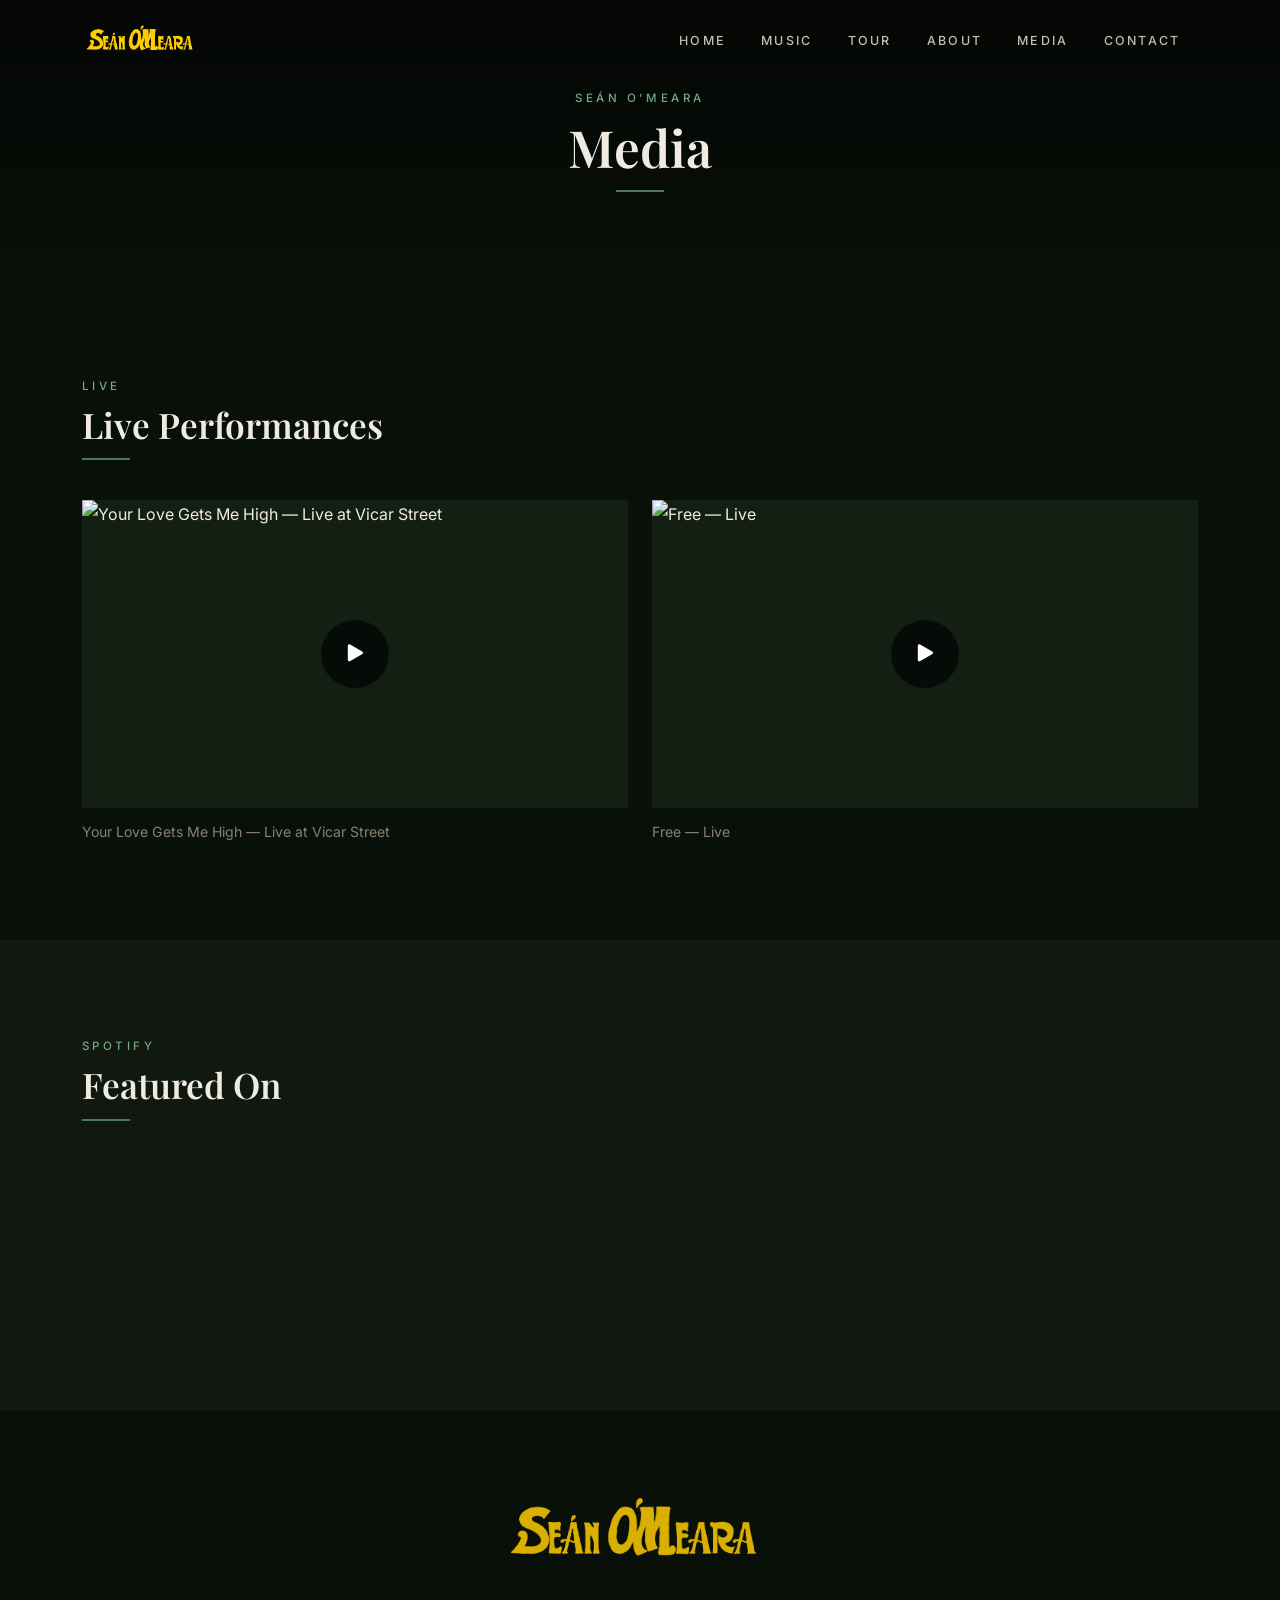
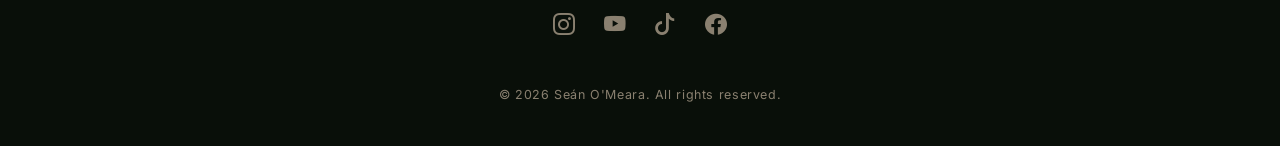
==== media.html @ 42ff0bc8 "first" ====
<!DOCTYPE html>
<html lang="en">
<head>
    <meta charset="UTF-8">
    <meta name="viewport" content="width=device-width, initial-scale=1.0">
    <title>Media | Seán O'Meara</title>

    <!-- Bootstrap 5 -->
    <link href="https://cdn.jsdelivr.net/npm/bootstrap@5.3.3/dist/css/bootstrap.min.css" rel="stylesheet">
    <!-- Bootstrap Icons -->
    <link href="https://cdn.jsdelivr.net/npm/bootstrap-icons@1.11.3/font/bootstrap-icons.min.css" rel="stylesheet">
    <!-- Google Fonts -->
    <link href="https://fonts.googleapis.com/css2?family=Playfair+Display:ital,wght@0,400;0,600;0,700;1,400&family=Inter:wght@300;400;500&display=swap" rel="stylesheet">

    <link rel="stylesheet" href="css/style.css">
    <link rel="stylesheet" href="css/media.css">
</head>
<body>

    <!-- ====== NAVBAR ====== -->
    <nav class="navbar navbar-expand-lg fixed-top scrolled" id="mainNav">
        <div class="container">
            <a class="navbar-brand" href="index.html">
                <img src="loso sean omeara yellow (1).png" alt="Seán O'Meara" class="nav-logo">
            </a>
            <button class="navbar-toggler" type="button" data-bs-toggle="collapse" data-bs-target="#navbarNav"
                aria-controls="navbarNav" aria-expanded="false" aria-label="Toggle navigation">
                <span class="navbar-toggler-icon"></span>
            </button>
            <div class="collapse navbar-collapse" id="navbarNav">
                <ul class="navbar-nav ms-auto">
                    <li class="nav-item"><a class="nav-link" href="index.html">Home</a></li>
                    <li class="nav-item"><a class="nav-link" href="index.html#music">Music</a></li>
                    <li class="nav-item"><a class="nav-link" href="index.html#tour">Tour</a></li>
                    <li class="nav-item"><a class="nav-link" href="index.html#about">About</a></li>
                    <li class="nav-item"><a class="nav-link active" href="media.html">Media</a></li>
                    <li class="nav-item"><a class="nav-link" href="index.html#contact">Contact</a></li>
                </ul>
            </div>
        </div>
    </nav>

    <!-- ====== PAGE HEADER ====== -->
    <header class="media-header">
        <div class="media-header-overlay"></div>
        <div class="container text-center media-header-content">
            <p class="section-label">Seán O'Meara</p>
            <h1 class="section-title">Media</h1>
            <div class="section-divider mx-auto"></div>
        </div>
    </header>

    <!-- ====== LIVE VIDEOS ====== -->
    <section class="media-section">
        <div class="container">
            <p class="section-label">Live</p>
            <h2 class="media-section-title">Live Performances</h2>
            <div class="section-divider"></div>

            <div class="row g-4">

                <div class="col-lg-6">
                    <div class="video-wrap" data-video-id="lLq5UamjmVM">
                        <img src="https://img.youtube.com/vi/lLq5UamjmVM/maxresdefault.jpg" class="video-thumb" alt="Your Love Gets Me High — Live at Vicar Street">
                        <div class="play-btn"><i class="bi bi-play-fill"></i></div>
                    </div>
                    <p class="video-title">Your Love Gets Me High — Live at Vicar Street</p>
                </div>

                <div class="col-lg-6">
                    <div class="video-wrap" data-video-id="wiyLu7PMPME">
                        <img src="https://img.youtube.com/vi/wiyLu7PMPME/maxresdefault.jpg" class="video-thumb" alt="Free — Live">
                        <div class="play-btn"><i class="bi bi-play-fill"></i></div>
                    </div>
                    <p class="video-title">Free — Live</p>
                </div>

            </div>
        </div>
    </section>

    <!-- ====== FEATURED TRACKS ====== -->
    <section class="media-section media-section--alt">
        <div class="container">
            <p class="section-label">Spotify</p>
            <h2 class="media-section-title">Featured On</h2>
            <div class="section-divider"></div>

            <div class="row g-4 justify-content-center">

                <div class="col-lg-5 col-md-6">
                    <iframe
                        class="spotify-embed"
                        src="https://open.spotify.com/embed/track/3pp40vfoKJr4MbTEA1p3AR?utm_source=oembed"
                        allowfullscreen
                        allow="autoplay; clipboard-write; encrypted-media; fullscreen; picture-in-picture"
                        loading="lazy">
                    </iframe>
                </div>

                <div class="col-lg-5 col-md-6">
                    <iframe
                        class="spotify-embed"
                        src="https://open.spotify.com/embed/track/3Ae91HccXXPBS8nJvBpJ3i?utm_source=oembed"
                        allowfullscreen
                        allow="autoplay; clipboard-write; encrypted-media; fullscreen; picture-in-picture"
                        loading="lazy">
                    </iframe>
                </div>

            </div>
        </div>
    </section>

    <!-- ====== FOOTER ====== -->
    <footer id="contact" class="site-footer">
        <div class="container text-center">
            <div class="footer-brand">
                <img src="loso sean omeara yellow (1).png" alt="Seán O'Meara" class="footer-logo">
            </div>
            <div class="social-links">
                <a href="#" class="social-link" aria-label="Instagram"><i class="bi bi-instagram"></i></a>
                <a href="#" class="social-link" aria-label="YouTube"><i class="bi bi-youtube"></i></a>
                <a href="#" class="social-link" aria-label="TikTok"><i class="bi bi-tiktok"></i></a>
                <a href="#" class="social-link" aria-label="Facebook"><i class="bi bi-facebook"></i></a>
            </div>
            <p class="footer-copy">&copy; 2026 Seán O'Meara. All rights reserved.</p>
        </div>
    </footer>

    <!-- Bootstrap JS -->
    <script src="https://cdn.jsdelivr.net/npm/bootstrap@5.3.3/dist/js/bootstrap.bundle.min.js"></script>
    <script src="js/main.js"></script>
    <script>
        // Click-to-load thumbnails + one-at-a-time playback
        function resetVideo(wrap) {
            const id = wrap.dataset.videoId;
            wrap.innerHTML = `
                <img src="https://img.youtube.com/vi/${id}/maxresdefault.jpg" class="video-thumb" alt="">
                <div class="play-btn"><i class="bi bi-play-fill"></i></div>`;
        }

        document.addEventListener('click', (e) => {
            const wrap = e.target.closest('.video-wrap');
            if (!wrap) return;
            if (wrap.querySelector('iframe')) return; // already playing

            // Stop any other playing video
            document.querySelectorAll('.video-wrap iframe').forEach(iframe => {
                resetVideo(iframe.closest('.video-wrap'));
            });

            // Load the clicked video
            const id = wrap.dataset.videoId;
            wrap.innerHTML = `<iframe src="https://www.youtube.com/embed/${id}?rel=0" allowfullscreen allow="encrypted-media"></iframe>`;
        });
    </script>
</body>
</html>
---- css/style.css ----
/* ============================================================
   SEÁN O'MEARA — Stylesheet
   ============================================================ */

:root {
    --bg-dark:      #090f09;
    --bg-mid:       #101810;
    --bg-light:     #141f14;
    --accent:       #4e7a5c;
    --accent-light: #72a882;
    --text:         #f0ebe0;
    --text-muted:   #8a8070;
    --font-heading: 'Playfair Display', serif;
    --font-body:    'Inter', sans-serif;
}

*, *::before, *::after {
    box-sizing: border-box;
    margin: 0;
    padding: 0;
}

html {
    scroll-behavior: smooth;
}

body {
    background-color: var(--bg-dark);
    color: var(--text);
    font-family: var(--font-body);
    font-size: 1rem;
    line-height: 1.75;
    overflow-x: hidden;
}

/* ================================================================
   NAVBAR
================================================================ */

#mainNav {
    background: transparent;
    transition: background 0.5s ease, padding 0.4s ease, box-shadow 0.4s ease;
    padding: 1.4rem 0;
}

#mainNav.scrolled {
    background: rgba(9, 15, 9, 0.96);
    backdrop-filter: blur(10px);
    padding: 0.75rem 0;
    box-shadow: 0 2px 24px rgba(0, 0, 0, 0.5);
}

.navbar-brand {
    padding: 0;
}

.nav-logo {
    height: 38px;
    width: auto;
    display: block;
}

.nav-link {
    color: rgba(240, 235, 224, 0.8) !important;
    font-size: 0.78rem;
    font-weight: 500;
    letter-spacing: 0.18em;
    text-transform: uppercase;
    padding: 0.5rem 1.1rem !important;
    transition: color 0.3s;
}

.nav-link:hover,
.nav-link:focus {
    color: var(--accent-light) !important;
}

.navbar-toggler {
    border: 1px solid rgba(240, 235, 224, 0.25);
    padding: 0.35rem 0.6rem;
}

.navbar-toggler-icon {
    background-image: url("data:image/svg+xml,%3csvg xmlns='http://www.w3.org/2000/svg' viewBox='0 0 30 30'%3e%3cpath stroke='rgba%28240%2C235%2C224%2C0.8%29' stroke-linecap='round' stroke-miterlimit='10' stroke-width='2' d='M4 7h22M4 15h22M4 23h22'/%3e%3c/svg%3e");
}

/* ================================================================
   HERO
================================================================ */

.hero {
    position: relative;
    min-height: 100vh;
    background-image: url('../DSC00375.jpg');
    background-size: cover;
    background-position: center 30%;
    background-attachment: fixed;
    display: flex;
    align-items: center;
    justify-content: center;
}

.hero-overlay {
    position: absolute;
    inset: 0;
    background: linear-gradient(
        to bottom,
        rgba(0, 0, 0, 0.65) 0%,       /* dark band for navbar */
        rgba(0, 0, 0, 0.65) 12%,
        rgba(0, 0, 0, 0.35) 38%,       /* lighter through mid */
        rgba(0, 0, 0, 0.5) 65%,
        rgba(9, 15, 9, 0.95) 100%
    );
}

.hero-inner {
    position: relative;
    z-index: 2;
    width: 100%;
    padding-top: 90px; /* clear the fixed navbar */
    padding-bottom: 3rem;
}

.hero-logo {
    width: min(420px, 80vw);
    height: auto;
    display: block;
    margin: 0 auto;
    filter: drop-shadow(0 4px 24px rgba(0, 0, 0, 0.8));
}

/* ---- Hero tour list ---- */
.hero-section-label {
    font-size: 0.7rem;
    font-weight: 500;
    letter-spacing: 0.28em;
    text-transform: uppercase;
    color: var(--accent-light);
    margin-bottom: 0.75rem;
}

.hero-tour-list {
    display: flex;
    flex-direction: column;
}

.hero-tour-item {
    display: flex;
    align-items: center;
    gap: 1rem;
    padding: 0.65rem 0;
    border-bottom: 1px solid rgba(255, 255, 255, 0.1);
}

.hero-tour-item:first-child {
    border-top: 1px solid rgba(255, 255, 255, 0.1);
}

.hero-tour-date {
    display: flex;
    flex-direction: column;
    align-items: center;
    min-width: 40px;
    flex-shrink: 0;
}

.hero-tour-date .month {
    font-size: 0.58rem;
    font-weight: 500;
    letter-spacing: 0.15em;
    text-transform: uppercase;
    color: var(--accent);
    line-height: 1;
}

.hero-tour-date .day {
    font-family: var(--font-heading);
    font-size: 1.4rem;
    color: var(--text);
    line-height: 1.2;
}

.hero-tour-info {
    flex: 1;
    display: flex;
    flex-direction: column;
    min-width: 0;
}

.hero-tour-info .venue {
    color: var(--text);
    font-weight: 500;
    font-size: 0.88rem;
}

.hero-tour-info .location {
    color: rgba(240, 235, 224, 0.55);
    font-size: 0.75rem;
}

/* ---- Hero album ---- */
.hero-album-art {
    width: min(220px, 55vw);
    height: auto;
    display: block;
    margin: 0 auto 1rem;
    box-shadow: 0 16px 48px rgba(0, 0, 0, 0.7);
}

.hero-album-title {
    font-family: var(--font-heading);
    font-size: 1.1rem;
    font-style: italic;
    color: var(--text);
    margin-bottom: 0.25rem;
    line-height: 1.3;
}


.scroll-indicator {
    position: absolute;
    bottom: 2.5rem;
    left: 50%;
    transform: translateX(-50%);
    z-index: 2;
}

.scroll-indicator span {
    display: block;
    width: 1px;
    height: 56px;
    background: linear-gradient(to bottom, rgba(240, 235, 224, 0.55), transparent);
    margin: 0 auto;
    animation: scrollLine 2.2s ease-in-out infinite;
}

@keyframes scrollLine {
    0%   { opacity: 0; transform: scaleY(0); transform-origin: top; }
    30%  { opacity: 1; }
    100% { opacity: 0; transform: scaleY(1); transform-origin: top; }
}

/* ================================================================
   SHARED
================================================================ */

.section-label {
    font-size: 0.72rem;
    font-weight: 500;
    letter-spacing: 0.3em;
    text-transform: uppercase;
    color: var(--accent-light);
    margin-bottom: 0.5rem;
}

.section-title {
    font-family: var(--font-heading);
    font-size: clamp(2rem, 4.5vw, 3.2rem);
    font-weight: 600;
    color: var(--text);
    margin-bottom: 0.75rem;
    line-height: 1.2;
}

.section-divider {
    width: 48px;
    height: 2px;
    background: var(--accent);
    margin-bottom: 2.5rem;
}

/* ================================================================
   ABOUT
================================================================ */

.section-about {
    background-color: var(--bg-dark);
    padding: 9rem 0;
}

.about-img {
    width: 100%;
    height: 580px;
    object-fit: cover;
    object-position: center top;
    display: block;
    filter: brightness(0.88) contrast(1.06) saturate(0.9);
}

.about-text {
    color: var(--text-muted);
    font-size: 1.05rem;
    line-height: 1.9;
    margin-bottom: 1.4rem;
}

.about-text em {
    color: var(--accent-light);
    font-style: italic;
}

/* ================================================================
   MUSIC
================================================================ */

.section-music {
    background-color: var(--bg-mid);
    padding: 9rem 0;
}

.album-wrap {
    max-width: 380px;
    margin: 0 auto;
}

/* Real album art — swap in when file is available */
.album-art {
    width: 100%;
    max-width: 280px;
    box-shadow: 0 24px 64px rgba(0, 0, 0, 0.7);
    margin-bottom: 2rem;
    display: block;
    margin-left: auto;
    margin-right: auto;
}


.album-title {
    font-family: var(--font-heading);
    font-size: 1.55rem;
    font-style: italic;
    color: var(--text);
    margin-bottom: 0.6rem;
    line-height: 1.3;
}

.album-sub {
    color: var(--text-muted);
    font-size: 0.88rem;
    margin-bottom: 0.5rem;
}

.btn-accent {
    display: inline-block;
    background: var(--accent);
    color: var(--text);
    border: none;
    padding: 0.75rem 2rem;
    font-size: 0.78rem;
    font-weight: 500;
    letter-spacing: 0.2em;
    text-transform: uppercase;
    text-decoration: none;
    border-radius: 0;
    transition: background 0.3s;
}

.btn-accent:hover {
    background: var(--accent-light);
    color: var(--text);
}

/* ================================================================
   TOUR
================================================================ */

.section-tour {
    background-color: var(--bg-light);
    padding: 9rem 0;
}

.tour-poster {
    width: 100%;
    max-width: 300px;
    box-shadow: 0 24px 64px rgba(0, 0, 0, 0.7);
    border: 1px solid rgba(255, 255, 255, 0.05);
}

.tour-intro {
    color: var(--text-muted);
    font-size: 1rem;
    margin-bottom: 2rem;
}

.tour-intro strong {
    color: var(--accent-light);
    font-weight: 500;
}

.tour-list {
    display: flex;
    flex-direction: column;
}

.tour-item {
    display: flex;
    align-items: center;
    gap: 1.5rem;
    padding: 1.1rem 0;
    border-bottom: 1px solid rgba(255, 255, 255, 0.06);
    transition: padding-left 0.25s;
}

.tour-item:first-child {
    border-top: 1px solid rgba(255, 255, 255, 0.06);
}

.tour-item:hover {
    padding-left: 0.4rem;
}

.tour-date {
    display: flex;
    flex-direction: column;
    align-items: center;
    min-width: 46px;
    flex-shrink: 0;
}

.tour-date .month {
    font-size: 0.62rem;
    font-weight: 500;
    letter-spacing: 0.18em;
    text-transform: uppercase;
    color: var(--accent);
    line-height: 1;
}

.tour-date .day {
    font-family: var(--font-heading);
    font-size: 1.65rem;
    color: var(--text);
    line-height: 1.15;
}

.tour-info {
    flex: 1;
    display: flex;
    flex-direction: column;
    min-width: 0;
}

.tour-info .venue {
    color: var(--text);
    font-weight: 500;
    font-size: 0.95rem;
    white-space: nowrap;
    overflow: hidden;
    text-overflow: ellipsis;
}

.tour-info .location {
    color: var(--text-muted);
    font-size: 0.8rem;
    margin-top: 0.1rem;
}

.btn-tickets {
    display: inline-block;
    border: 1px solid rgba(78, 122, 92, 0.55);
    color: var(--accent-light);
    background: transparent;
    font-size: 0.68rem;
    font-weight: 500;
    letter-spacing: 0.18em;
    text-transform: uppercase;
    text-decoration: none;
    padding: 0.38rem 1rem;
    border-radius: 0;
    white-space: nowrap;
    flex-shrink: 0;
    transition: background 0.3s, border-color 0.3s, color 0.3s;
}

.btn-tickets:hover {
    background: var(--accent);
    border-color: var(--accent);
    color: var(--text);
}

/* ================================================================
   FOOTER
================================================================ */

.site-footer {
    background-color: var(--bg-dark);
    padding: 5rem 0 2.5rem;
    border-top: 1px solid rgba(255, 255, 255, 0.05);
}

.footer-brand {
    margin-bottom: 1.8rem;
}

.footer-logo {
    width: min(280px, 70vw);
    height: auto;
    opacity: 0.85;
}

.social-links {
    display: flex;
    justify-content: center;
    gap: 1.8rem;
    margin-bottom: 2.5rem;
}

.social-link {
    color: var(--text-muted);
    font-size: 1.35rem;
    text-decoration: none;
    transition: color 0.3s, transform 0.3s;
    display: inline-block;
}

.social-link:hover {
    color: var(--accent-light);
    transform: translateY(-2px);
}

.footer-copy {
    color: var(--text-muted);
    font-size: 0.78rem;
    letter-spacing: 0.05em;
    margin: 0;
}

/* ================================================================
   FADE-IN ON SCROLL
================================================================ */

.fade-section {
    opacity: 0;
    transform: translateY(28px);
    transition: opacity 0.75s ease, transform 0.75s ease;
}

.fade-section.visible {
    opacity: 1;
    transform: translateY(0);
}

/* ================================================================
   RESPONSIVE
================================================================ */

@media (max-width: 991.98px) {
    .section-about,
    .section-music,
    .section-tour {
        padding: 6rem 0;
    }

    .about-img {
        height: 420px;
    }

    .hero {
        background-attachment: scroll; /* parallax fix for iOS */
    }

    .tour-poster {
        margin-bottom: 2rem;
    }
}

@media (max-width: 575.98px) {
    .hero-title {
        font-size: 3rem;
    }

    .tour-item {
        flex-wrap: wrap;
        gap: 0.75rem;
    }

    .btn-tickets {
        width: 100%;
        text-align: center;
        margin-top: 0.25rem;
    }

    .about-img {
        height: 320px;
    }
}
---- css/media.css ----
/* ============================================================
   MEDIA PAGE — Additional Styles
   ============================================================ */

/* ---- Page header ---- */
.media-header {
    position: relative;
    height: 280px;
    background-image: url('../DSC00375.jpg');
    background-size: cover;
    background-position: center 40%;
    display: flex;
    align-items: flex-end;
    justify-content: center;
}

.media-header-overlay {
    position: absolute;
    inset: 0;
    background: linear-gradient(
        to bottom,
        rgba(0, 0, 0, 0.6) 0%,
        rgba(9, 15, 9, 0.92) 100%
    );
}

.media-header-content {
    position: relative;
    z-index: 2;
    padding-bottom: 3rem;
}

.media-header-content .section-title {
    margin-bottom: 0.75rem;
}

/* ---- Sections ---- */
.media-section {
    background-color: var(--bg-dark);
    padding: 6rem 0;
}

.media-section--alt {
    background-color: var(--bg-mid);
}

.media-section-title {
    font-family: var(--font-heading);
    font-size: clamp(1.6rem, 3vw, 2.2rem);
    font-weight: 600;
    color: var(--text);
    margin-bottom: 0.75rem;
}

/* ---- YouTube videos ---- */
.video-wrap {
    position: relative;
    padding-bottom: 56.25%; /* 16:9 */
    height: 0;
    overflow: hidden;
    background: var(--bg-light);
    cursor: pointer;
}

.video-thumb {
    position: absolute;
    inset: 0;
    width: 100%;
    height: 100%;
    object-fit: cover;
    display: block;
    transition: transform 0.4s ease;
}

.video-wrap:hover .video-thumb {
    transform: scale(1.03);
}

.play-btn {
    position: absolute;
    top: 50%;
    left: 50%;
    transform: translate(-50%, -50%);
    width: 68px;
    height: 68px;
    background: rgba(0, 0, 0, 0.65);
    border-radius: 50%;
    display: flex;
    align-items: center;
    justify-content: center;
    color: #fff;
    font-size: 1.9rem;
    pointer-events: none;
    transition: background 0.3s, transform 0.3s;
}

.video-wrap:hover .play-btn {
    background: var(--accent);
    transform: translate(-50%, -50%) scale(1.1);
}

.video-wrap iframe {
    position: absolute;
    top: 0;
    left: 0;
    width: 100%;
    height: 100%;
    border: none;
}

.video-title {
    color: var(--text-muted);
    font-size: 0.88rem;
    margin-top: 0.75rem;
    margin-bottom: 0;
}

/* ---- Spotify embeds ---- */
.spotify-embed {
    width: 100%;
    height: 152px;
    border: none;
    border-radius: 12px;
    display: block;
}

/* ---- Navbar always solid on this page ---- */
#mainNav.scrolled {
    background: rgba(9, 15, 9, 0.96);
    backdrop-filter: blur(10px);
    padding: 0.75rem 0;
    box-shadow: 0 2px 24px rgba(0, 0, 0, 0.5);
}
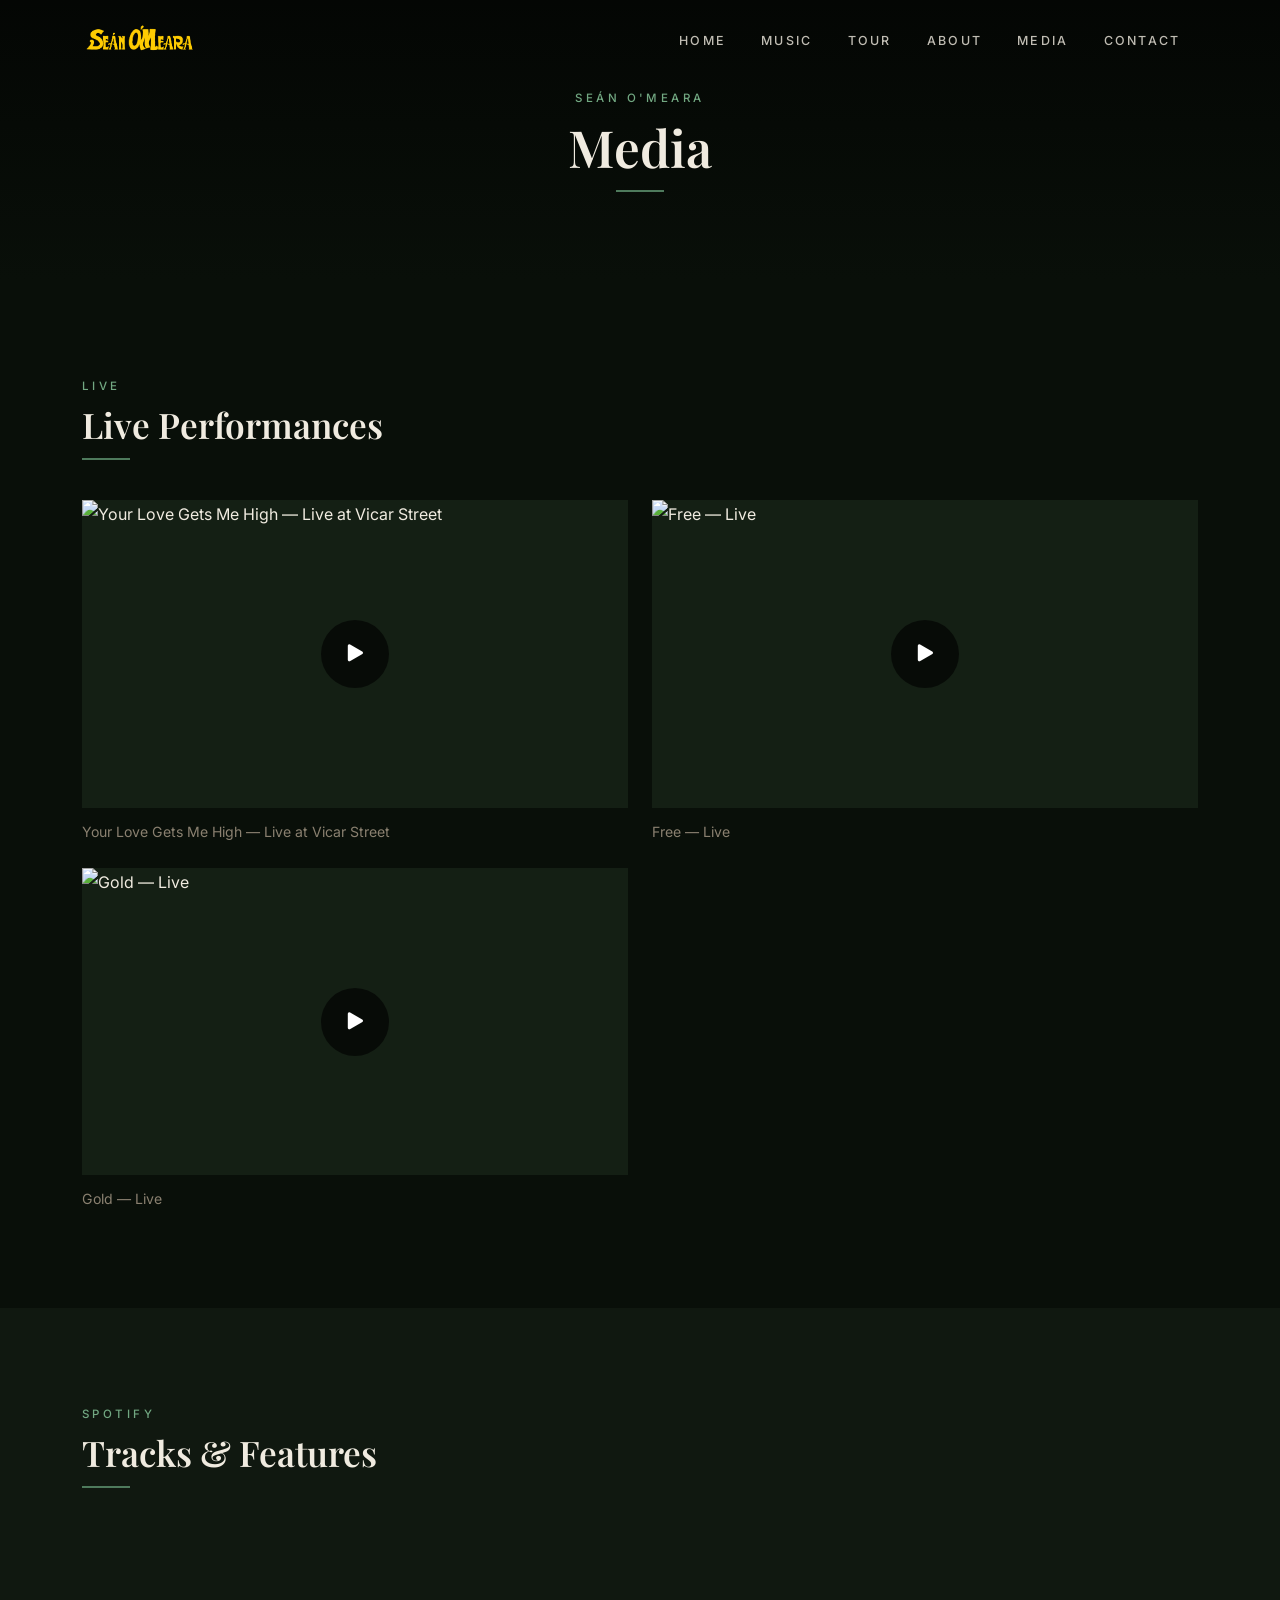
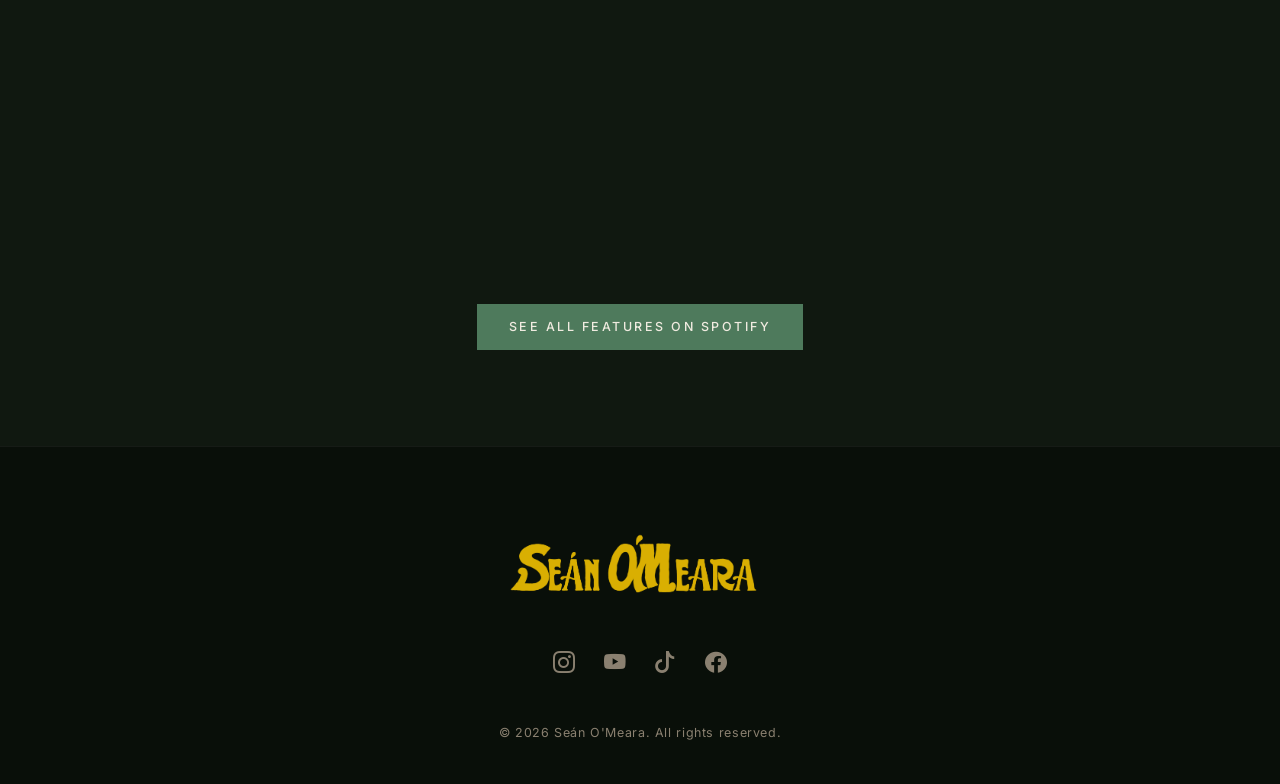
==== commit eb5e4ae7: "Add live videos and tracks & features section" ====
--- a/media.html
+++ b/media.html
@@ -75,6 +75,14 @@
                     <p class="video-title">Free — Live</p>
                 </div>
 
+                <div class="col-lg-6">
+                    <div class="video-wrap" data-video-id="R9jN0NSywvM">
+                        <img src="https://img.youtube.com/vi/R9jN0NSywvM/maxresdefault.jpg" class="video-thumb" alt="Gold — Live">
+                        <div class="play-btn"><i class="bi bi-play-fill"></i></div>
+                    </div>
+                    <p class="video-title">Gold — Live</p>
+                </div>
+
             </div>
         </div>
     </section>
@@ -83,12 +91,12 @@
     <section class="media-section media-section--alt">
         <div class="container">
             <p class="section-label">Spotify</p>
-            <h2 class="media-section-title">Featured On</h2>
+            <h2 class="media-section-title">Tracks & Features</h2>
             <div class="section-divider"></div>
 
             <div class="row g-4 justify-content-center">
 
-                <div class="col-lg-5 col-md-6">
+                <div class="col-lg-4 col-md-6">
                     <iframe
                         class="spotify-embed"
                         src="https://open.spotify.com/embed/track/3pp40vfoKJr4MbTEA1p3AR?utm_source=oembed"
@@ -98,7 +106,7 @@
                     </iframe>
                 </div>
 
-                <div class="col-lg-5 col-md-6">
+                <div class="col-lg-4 col-md-6">
                     <iframe
                         class="spotify-embed"
                         src="https://open.spotify.com/embed/track/3Ae91HccXXPBS8nJvBpJ3i?utm_source=oembed"
@@ -108,6 +116,52 @@
                     </iframe>
                 </div>
 
+                <div class="col-lg-4 col-md-6">
+                    <iframe
+                        class="spotify-embed"
+                        src="https://open.spotify.com/embed/track/2kkkNt0V87LKxemyeyOHZt?utm_source=oembed"
+                        allowfullscreen
+                        allow="autoplay; clipboard-write; encrypted-media; fullscreen; picture-in-picture"
+                        loading="lazy">
+                    </iframe>
+                </div>
+
+                <div class="col-lg-4 col-md-6">
+                    <iframe
+                        class="spotify-embed"
+                        src="https://open.spotify.com/embed/track/5wDFNeZXuPBixjTYjmYrEl?utm_source=oembed"
+                        allowfullscreen
+                        allow="autoplay; clipboard-write; encrypted-media; fullscreen; picture-in-picture"
+                        loading="lazy">
+                    </iframe>
+                </div>
+
+                <div class="col-lg-4 col-md-6">
+                    <iframe
+                        class="spotify-embed"
+                        src="https://open.spotify.com/embed/track/5x8GIoIyhtl42P8jpZVKWm?utm_source=oembed"
+                        allowfullscreen
+                        allow="autoplay; clipboard-write; encrypted-media; fullscreen; picture-in-picture"
+                        loading="lazy">
+                    </iframe>
+                </div>
+
+                <div class="col-lg-4 col-md-6">
+                    <iframe
+                        class="spotify-embed"
+                        src="https://open.spotify.com/embed/track/5sinEtcbF1V5BbFihwbY4Q?utm_source=oembed"
+                        allowfullscreen
+                        allow="autoplay; clipboard-write; encrypted-media; fullscreen; picture-in-picture"
+                        loading="lazy">
+                    </iframe>
+                </div>
+
+            </div>
+
+            <div class="text-center mt-5">
+                <a href="https://open.spotify.com/playlist/5Jaonkoi3rtOikCgOjSuzB" target="_blank" rel="noopener noreferrer" class="btn-accent">
+                    See All Features on Spotify
+                </a>
             </div>
         </div>
     </section>
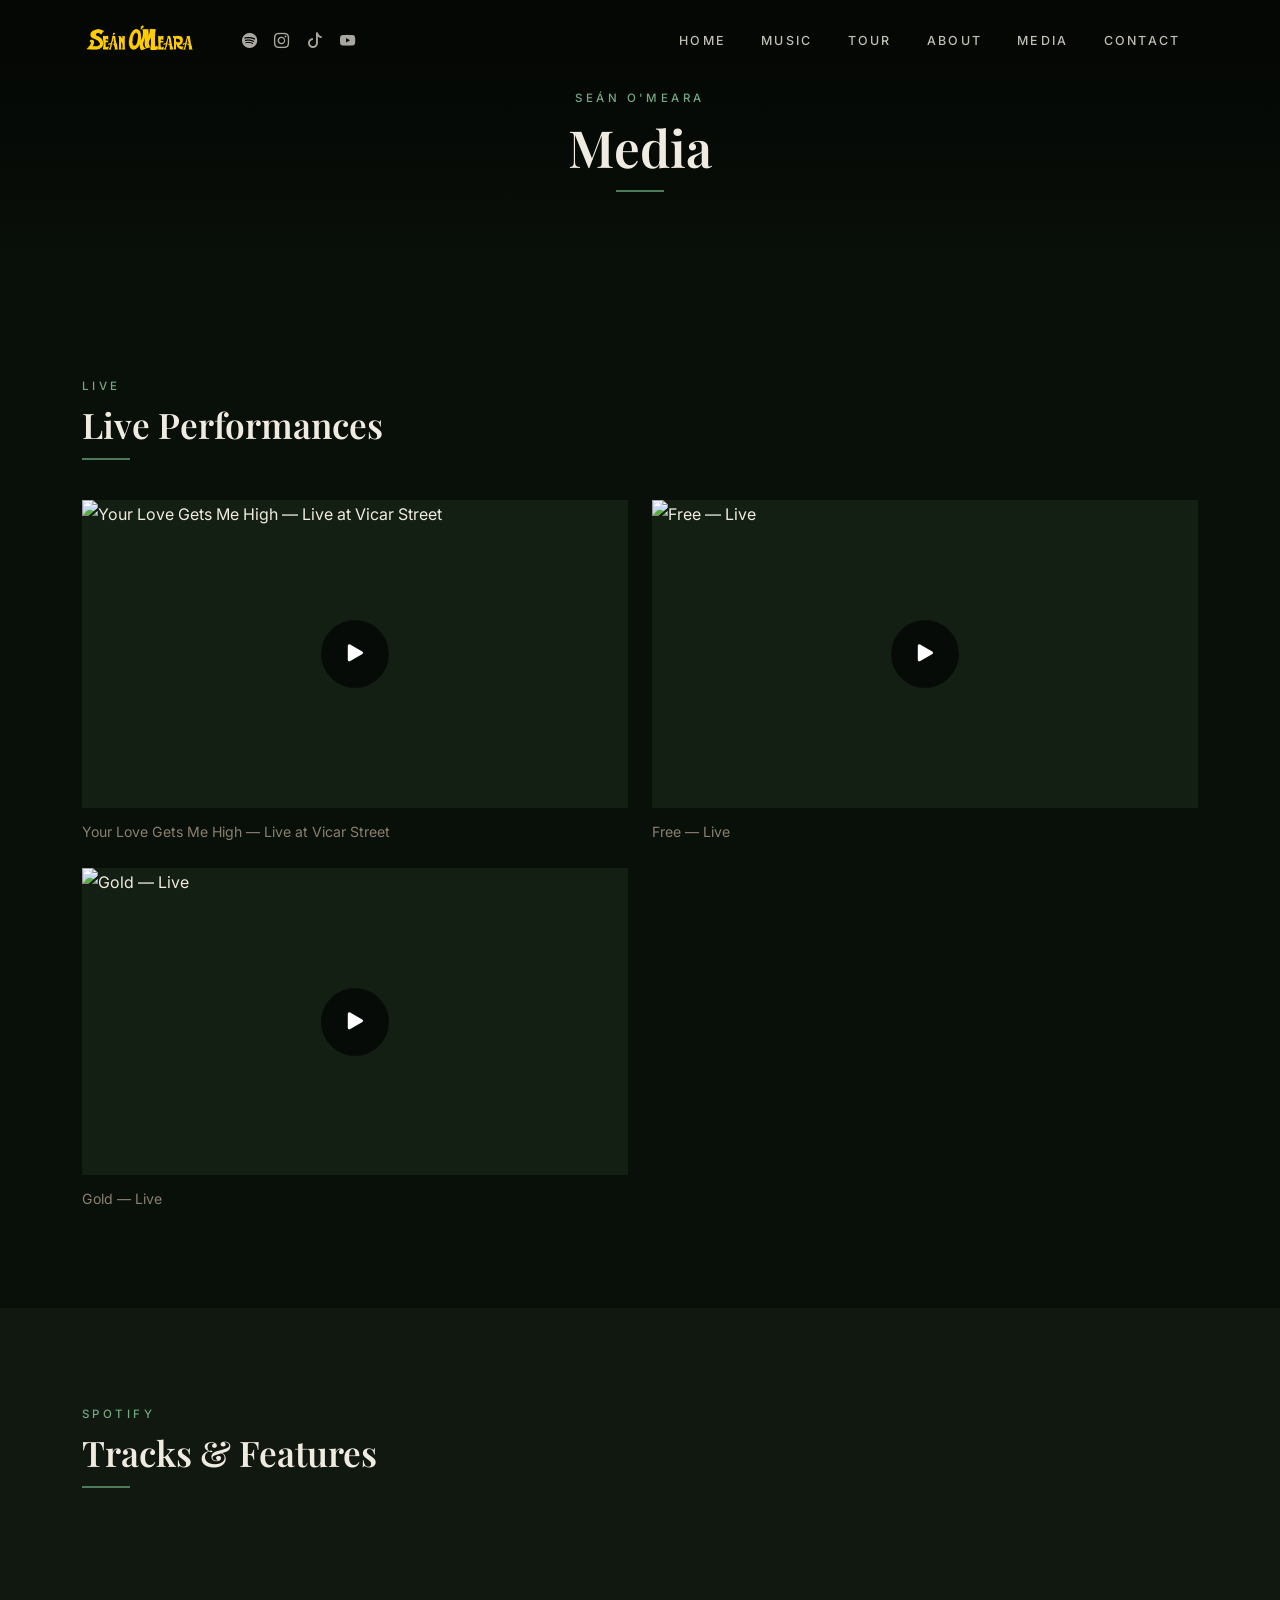
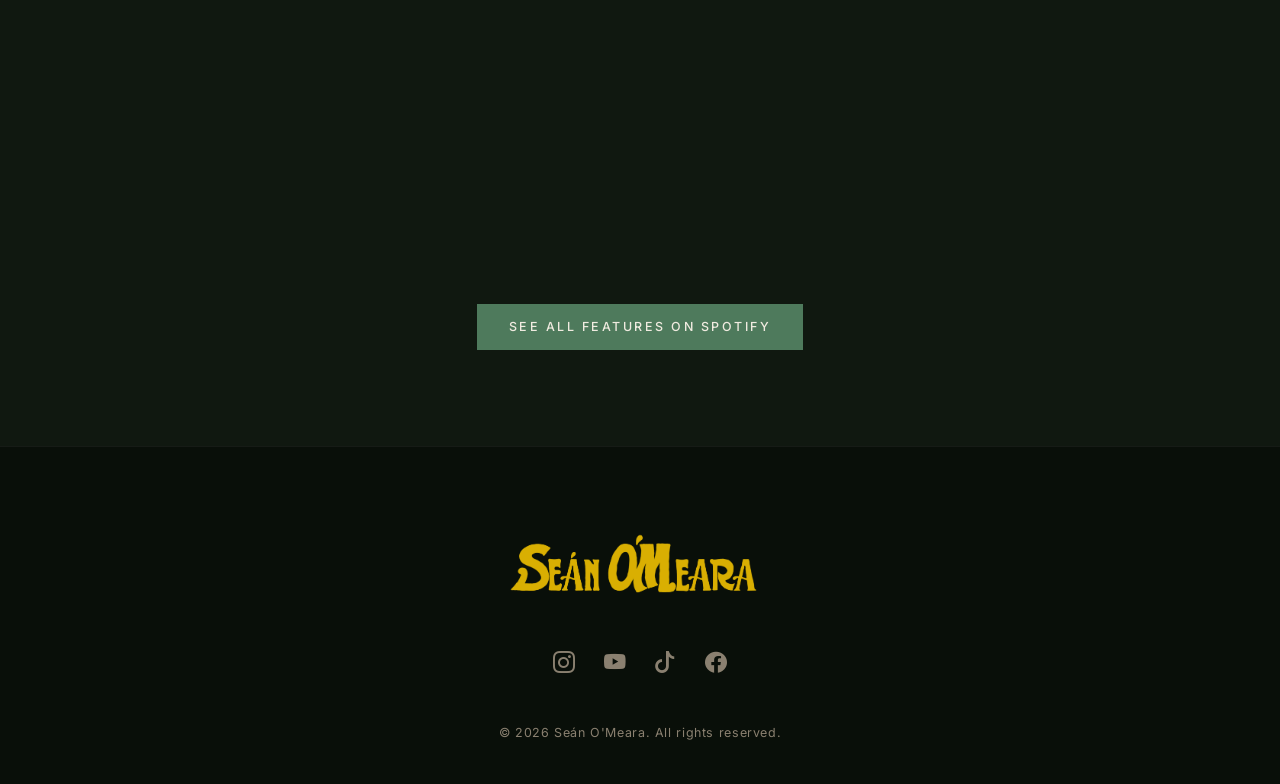
==== commit ce1bd87d: "link bar" ====
--- a/media.html
+++ b/media.html
@@ -23,8 +23,13 @@
             <a class="navbar-brand" href="index.html">
                 <img src="loso sean omeara yellow (1).png" alt="Seán O'Meara" class="nav-logo">
             </a>
-            <button class="navbar-toggler" type="button" data-bs-toggle="collapse" data-bs-target="#navbarNav"
-                aria-controls="navbarNav" aria-expanded="false" aria-label="Toggle navigation">
+            <div class="nav-social-icons">
+                <a href="#" aria-label="Spotify"><i class="bi bi-spotify"></i></a>
+                <a href="#" aria-label="Instagram"><i class="bi bi-instagram"></i></a>
+                <a href="#" aria-label="TikTok"><i class="bi bi-tiktok"></i></a>
+                <a href="#" aria-label="YouTube"><i class="bi bi-youtube"></i></a>
+            </div>
+            <button class="navbar-toggler" type="button" id="menuToggler" aria-label="Toggle navigation">
                 <span class="navbar-toggler-icon"></span>
             </button>
             <div class="collapse navbar-collapse" id="navbarNav">
@@ -209,5 +214,6 @@
             wrap.innerHTML = `<iframe src="https://www.youtube.com/embed/${id}?rel=0" allowfullscreen allow="encrypted-media"></iframe>`;
         });
     </script>
+    <script src="js/main.js"></script>
 </body>
 </html>
--- a/css/style.css
+++ b/css/style.css
@@ -50,6 +50,52 @@
     box-shadow: 0 2px 24px rgba(0, 0, 0, 0.5);
 }
 
+@media (max-width: 767px) {
+    #mainNav {
+        z-index: 1050;
+    }
+
+    .navbar-toggler {
+        position: relative;
+        z-index: 1060;
+    }
+
+    #navbarNav {
+        display: none !important;
+        position: fixed;
+        inset: 0;
+        background: rgba(0, 0, 0, 0.75);
+        align-items: center;
+        justify-content: center;
+        z-index: 1050;
+    }
+
+    #navbarNav.menu-open {
+        display: flex !important;
+    }
+
+    #navbarNav .navbar-nav {
+        flex-direction: column;
+        align-items: center;
+        gap: 0.5rem;
+        text-align: center;
+    }
+
+    #navbarNav .nav-link {
+        font-size: 1.4rem;
+        letter-spacing: 0.2em;
+        padding: 0.75rem 1rem !important;
+    }
+
+    .hero {
+        align-items: flex-start;
+    }
+
+    .hero-inner {
+        padding-top: 6rem;
+    }
+}
+
 .navbar-brand {
     padding: 0;
 }
@@ -60,6 +106,31 @@
     display: block;
 }
 
+.nav-social-icons {
+    display: flex;
+    align-items: center;
+    gap: 0.2rem;
+    margin-left: 1rem;
+}
+
+.nav-social-icons a {
+    color: rgba(240, 235, 224, 0.7);
+    font-size: 0.95rem;
+    padding: 0.3rem 0.45rem;
+    transition: color 0.2s;
+    text-decoration: none;
+}
+
+.nav-social-icons a:hover {
+    color: var(--accent-light);
+}
+
+@media (max-width: 767px) {
+    .nav-social-icons {
+        display: none;
+    }
+}
+
 .nav-link {
     color: rgba(240, 235, 224, 0.8) !important;
     font-size: 0.78rem;
@@ -91,13 +162,28 @@
 .hero {
     position: relative;
     min-height: 100vh;
-    background-image: url('../DSC00375.jpg');
+    background-image: url('../Hero img mobile.jpg');
     background-size: cover;
-    background-position: center 30%;
+    background-position: center top;
     background-attachment: fixed;
     display: flex;
     align-items: center;
     justify-content: center;
+}
+
+@media (max-width: 767px) {
+    .hero .hero-tour-list,
+    .hero .hero-album-col,
+    .hero .hero-section-label {
+        display: none;
+    }
+}
+
+@media (min-width: 768px) {
+    .hero {
+        background-image: url('../DSC00375.jpg');
+        background-position: center 30%;
+    }
 }
 
 .hero-overlay {
@@ -526,6 +612,43 @@
 }
 
 /* ================================================================
+   MOBILE SOCIAL BAR
+================================================================ */
+
+.mobile-social-bar {
+    display: none;
+}
+
+@media (max-width: 767px) {
+    .mobile-social-bar {
+        display: flex;
+        position: fixed;
+        bottom: 0;
+        left: 0;
+        right: 0;
+        z-index: 1040;
+        background: rgba(9, 15, 9, 0.92);
+        backdrop-filter: blur(10px);
+        border-top: 1px solid rgba(255, 255, 255, 0.08);
+        justify-content: space-around;
+        align-items: center;
+        padding: 0.75rem 1rem;
+        padding-bottom: calc(0.75rem + env(safe-area-inset-bottom));
+    }
+
+    .mobile-social-bar a {
+        color: rgba(240, 235, 224, 0.7);
+        font-size: 1.4rem;
+        transition: color 0.2s;
+        padding: 0.25rem 0.75rem;
+    }
+
+    .mobile-social-bar a:hover {
+        color: var(--accent-light);
+    }
+}
+
+/* ================================================================
    FADE-IN ON SCROLL
 ================================================================ */
 
@@ -569,6 +692,24 @@
         font-size: 3rem;
     }
 
+    /* Hide album art in hero on mobile — Music section below has it */
+    .hero-album-col {
+        display: none;
+    }
+
+    /* Hero tour list on mobile */
+    .hero-tour-item {
+        flex-wrap: wrap;
+        gap: 0.4rem 0.75rem;
+    }
+
+    .hero-tour-item .btn-tickets {
+        flex-basis: calc(100% - 3.5rem);
+        margin-left: 3.5rem;
+        text-align: center;
+    }
+
+    /* Full tour section on mobile */
     .tour-item {
         flex-wrap: wrap;
         gap: 0.75rem;
@@ -580,7 +721,25 @@
         margin-top: 0.25rem;
     }
 
+    /* About image — shift right to show Sean */
+    .about-img {
+        height: 420px;
+        object-position: 80% bottom;
+    }
+
+
+    /* Mobile */
+    @media (max-width: 768px) {
     .about-img {
         height: 320px;
-    }
-}
+        object-position: 100% bottom;
+    }
+    }
+
+    /* Reduce section padding on small screens */
+    .section-about,
+    .section-music,
+    .section-tour {
+        padding: 4rem 0;
+    }
+}
--- a/css/media.css
+++ b/css/media.css
@@ -124,6 +124,17 @@
     display: block;
 }
 
+/* ---- Mobile ---- */
+@media (max-width: 575.98px) {
+    .media-section {
+        padding: 3.5rem 0;
+    }
+
+    .media-header {
+        height: 200px;
+    }
+}
+
 /* ---- Navbar always solid on this page ---- */
 #mainNav.scrolled {
     background: rgba(9, 15, 9, 0.96);
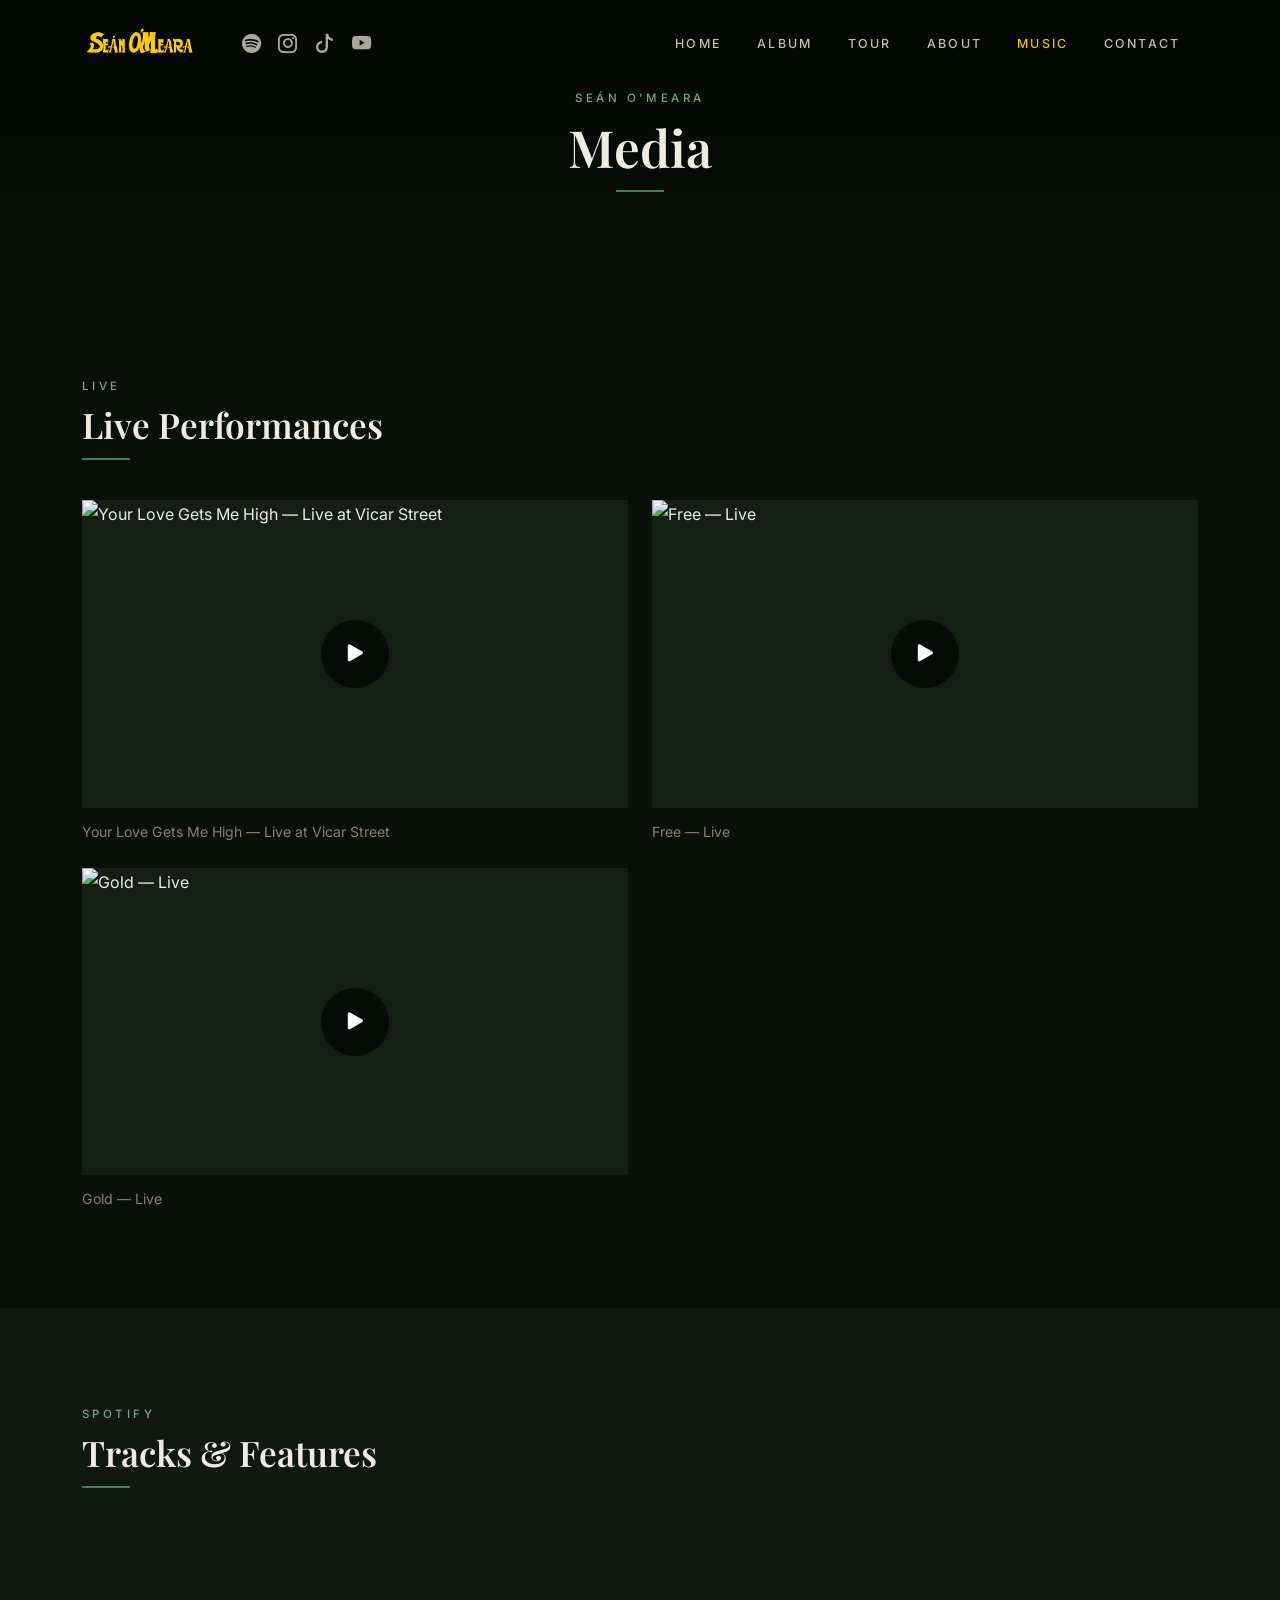
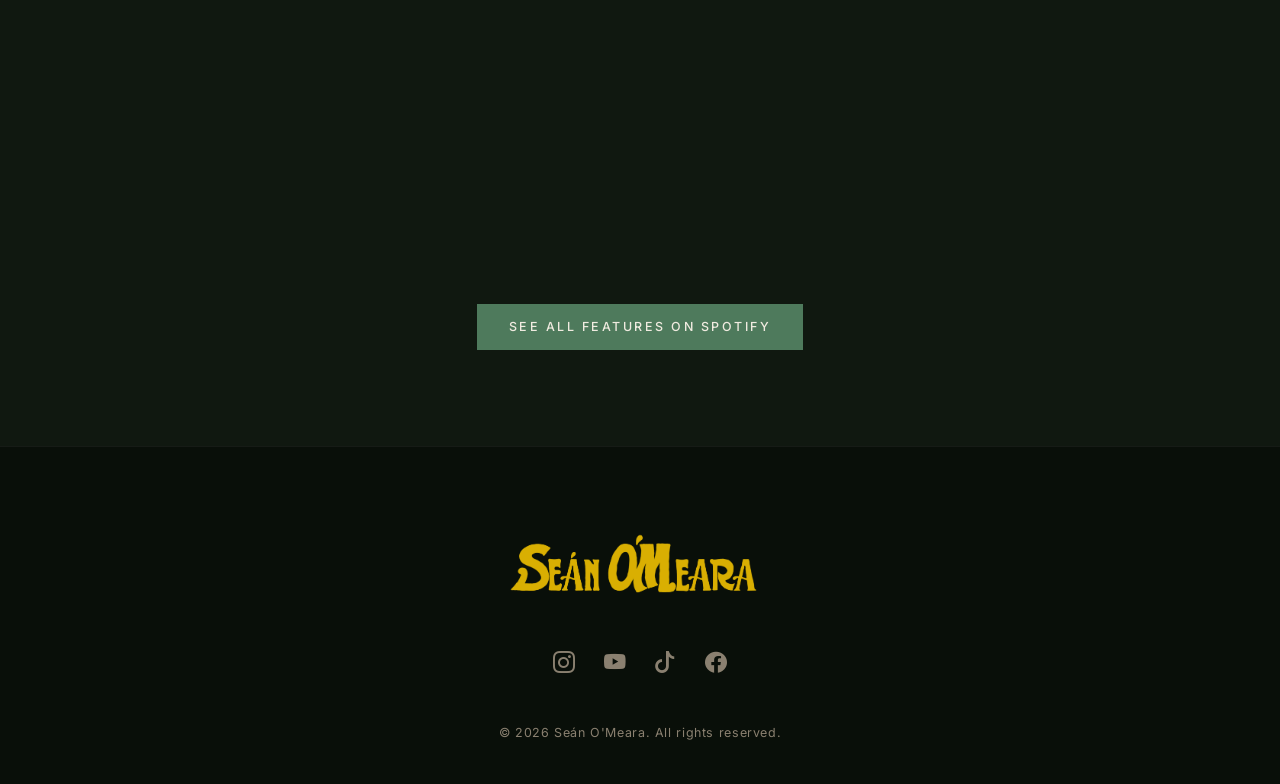
==== commit 6fc54157: "headings" ====
--- a/media.html
+++ b/media.html
@@ -35,10 +35,10 @@
             <div class="collapse navbar-collapse" id="navbarNav">
                 <ul class="navbar-nav ms-auto">
                     <li class="nav-item"><a class="nav-link" href="index.html">Home</a></li>
-                    <li class="nav-item"><a class="nav-link" href="index.html#music">Music</a></li>
+                    <li class="nav-item"><a class="nav-link" href="index.html#album">Album</a></li>
                     <li class="nav-item"><a class="nav-link" href="index.html#tour">Tour</a></li>
                     <li class="nav-item"><a class="nav-link" href="index.html#about">About</a></li>
-                    <li class="nav-item"><a class="nav-link active" href="media.html">Media</a></li>
+                    <li class="nav-item"><a class="nav-link active" href="media.html">Music</a></li>
                     <li class="nav-item"><a class="nav-link" href="index.html#contact">Contact</a></li>
                 </ul>
             </div>
--- a/css/style.css
+++ b/css/style.css
@@ -64,10 +64,15 @@
         display: none !important;
         position: fixed;
         inset: 0;
-        background: rgba(0, 0, 0, 0.75);
+        background: rgba(0, 0, 0, 0.45);
         align-items: center;
         justify-content: center;
         z-index: 1050;
+        transition: background 0.3s ease;
+    }
+
+    body.at-hero #navbarNav {
+        background: transparent;
     }
 
     #navbarNav.menu-open {
@@ -94,6 +99,10 @@
     .hero-inner {
         padding-top: 6rem;
     }
+
+    .hero-logo {
+        display: none !important;
+    }
 }
 
 .navbar-brand {
@@ -115,7 +124,7 @@
 
 .nav-social-icons a {
     color: rgba(240, 235, 224, 0.7);
-    font-size: 0.95rem;
+    font-size: 1.2rem;
     padding: 0.3rem 0.45rem;
     transition: color 0.2s;
     text-decoration: none;
@@ -144,6 +153,10 @@
 .nav-link:hover,
 .nav-link:focus {
     color: var(--accent-light) !important;
+}
+
+.nav-link.active {
+    color: #f0be00 !important;
 }
 
 .navbar-toggler {
@@ -627,25 +640,84 @@
         left: 0;
         right: 0;
         z-index: 1040;
-        background: rgba(9, 15, 9, 0.92);
+        background: rgba(9, 15, 9, 0.75);
         backdrop-filter: blur(10px);
-        border-top: 1px solid rgba(255, 255, 255, 0.08);
+        border-top: 1px solid rgba(255, 255, 255, 0.06);
         justify-content: space-around;
         align-items: center;
-        padding: 0.75rem 1rem;
-        padding-bottom: calc(0.75rem + env(safe-area-inset-bottom));
+        padding: 0.4rem 1rem;
+        padding-bottom: calc(0.4rem + env(safe-area-inset-bottom));
     }
 
     .mobile-social-bar a {
-        color: rgba(240, 235, 224, 0.7);
-        font-size: 1.4rem;
+        color: rgba(240, 235, 224, 0.5);
+        font-size: 1.1rem;
         transition: color 0.2s;
-        padding: 0.25rem 0.75rem;
+        padding: 0.2rem 0.5rem;
     }
 
     .mobile-social-bar a:hover {
         color: var(--accent-light);
     }
+}
+
+/* ================================================================
+   SCROLL LOCK (menu open)
+================================================================ */
+
+body.menu-locked {
+    overflow: hidden;
+}
+
+/* ================================================================
+   MERCH SECTION
+================================================================ */
+
+.section-merch {
+    background-color: var(--bg-mid);
+    padding: 6rem 0;
+    text-align: center;
+}
+
+.merch-soon {
+    font-family: var(--font-heading);
+    font-size: 1.5rem;
+    color: var(--text-muted);
+    font-style: italic;
+    margin-top: 2rem;
+}
+
+/* ================================================================
+   MUSIC / STREAMING SECTION
+================================================================ */
+
+.section-music-streaming {
+    background-color: var(--bg-dark);
+    padding: 6rem 0;
+}
+
+.streaming-links {
+    display: flex;
+    flex-wrap: wrap;
+    gap: 1rem;
+    justify-content: center;
+    margin-top: 2.5rem;
+}
+
+.btn-streaming {
+    background: transparent;
+    border: 1px solid rgba(255, 255, 255, 0.2);
+    color: var(--text);
+    padding: 0.7rem 1.6rem;
+    font-size: 0.9rem;
+    letter-spacing: 0.08em;
+    border-radius: 2px;
+    transition: border-color 0.2s, color 0.2s;
+}
+
+.btn-streaming:hover {
+    border-color: var(--accent-light);
+    color: var(--accent-light);
 }
 
 /* ================================================================
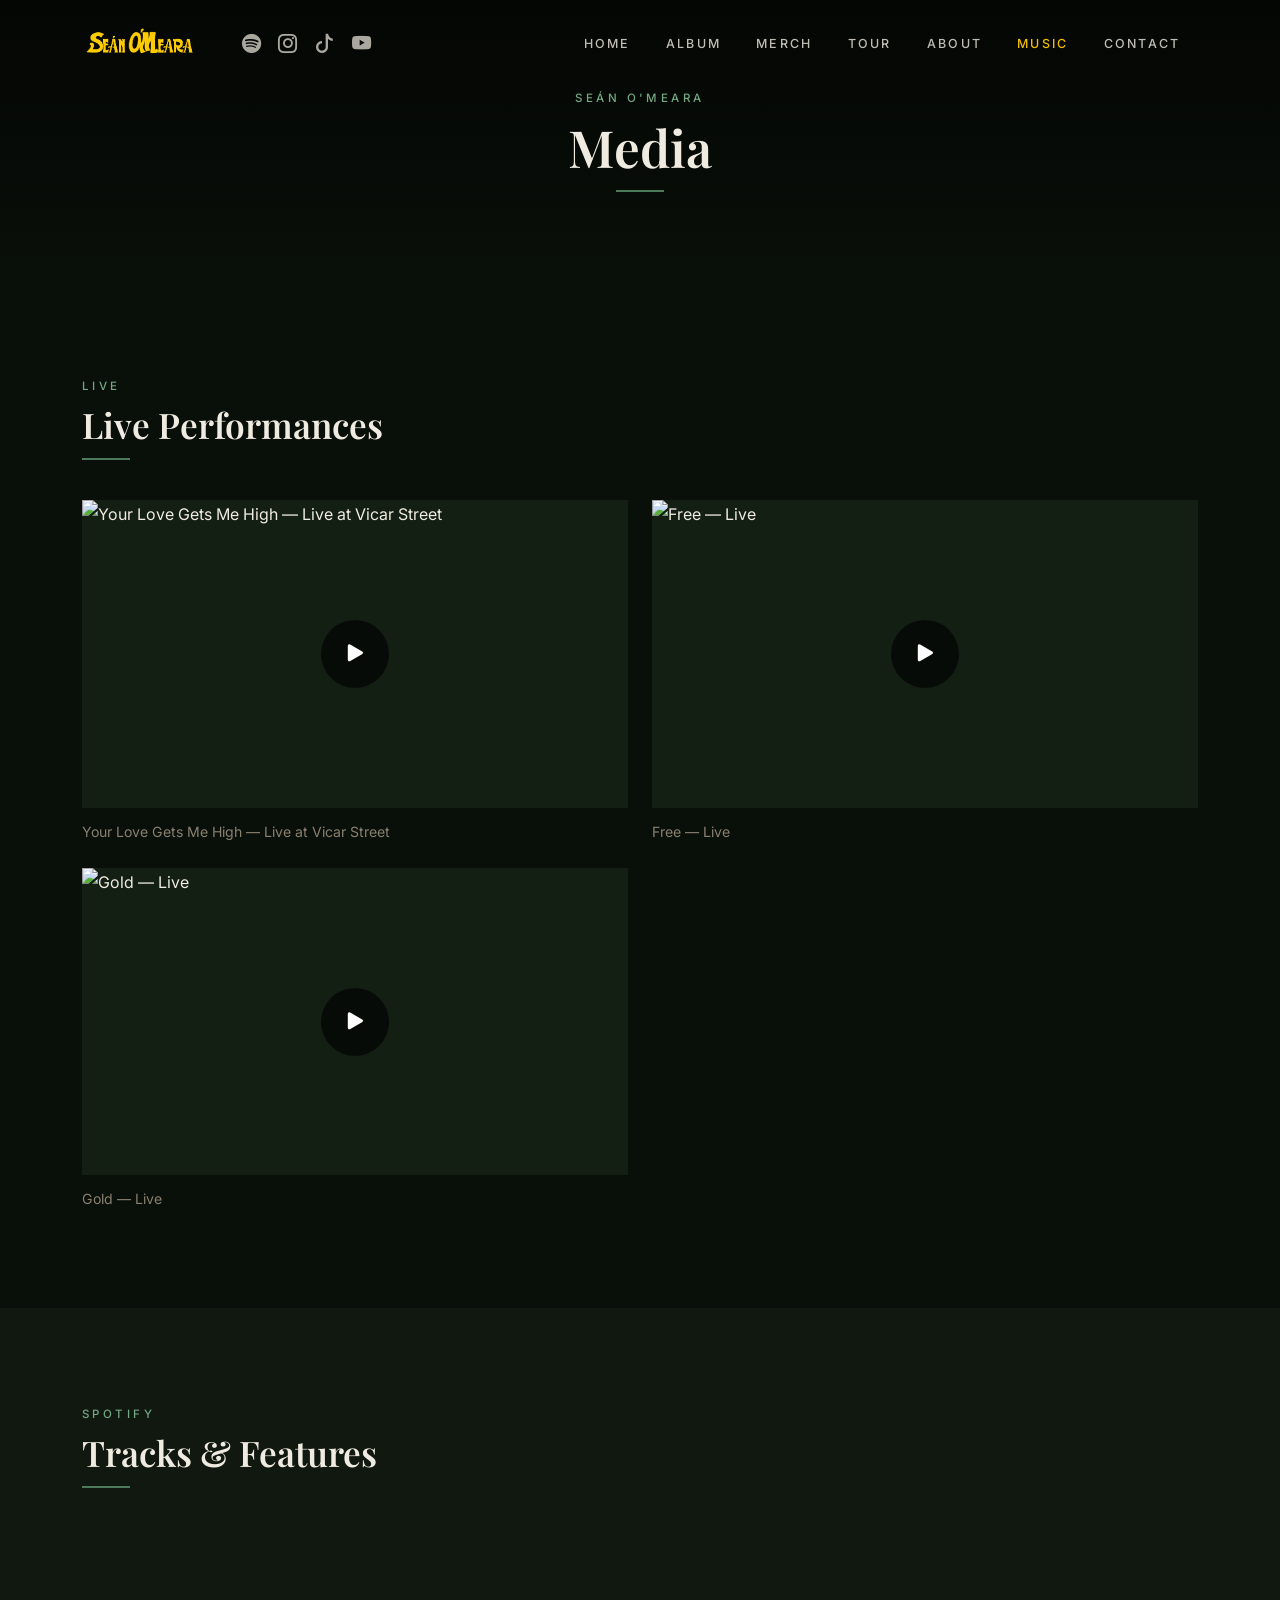
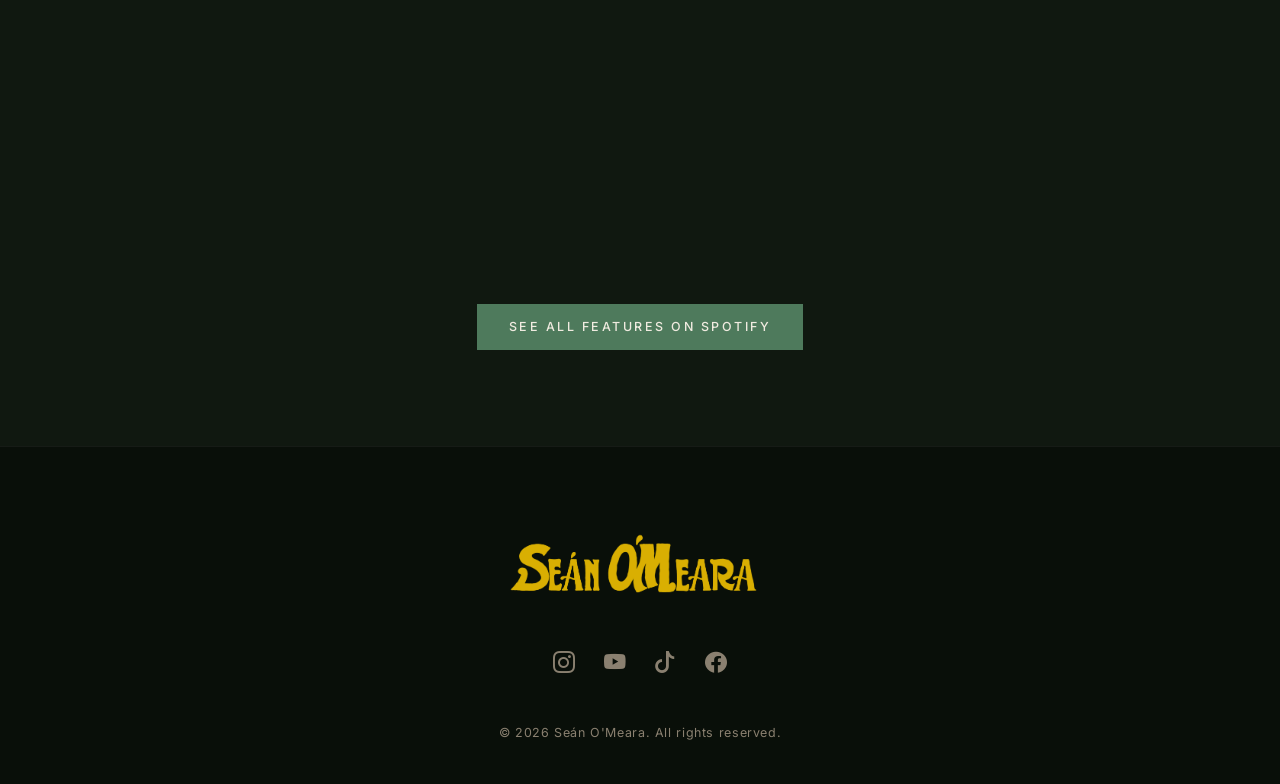
==== commit 1f86f34b: "merch" ====
--- a/media.html
+++ b/media.html
@@ -36,6 +36,7 @@
                 <ul class="navbar-nav ms-auto">
                     <li class="nav-item"><a class="nav-link" href="index.html">Home</a></li>
                     <li class="nav-item"><a class="nav-link" href="index.html#album">Album</a></li>
+                    <li class="nav-item"><a class="nav-link" href="index.html#merch">Merch</a></li>
                     <li class="nav-item"><a class="nav-link" href="index.html#tour">Tour</a></li>
                     <li class="nav-item"><a class="nav-link" href="index.html#about">About</a></li>
                     <li class="nav-item"><a class="nav-link active" href="media.html">Music</a></li>
--- a/css/style.css
+++ b/css/style.css
@@ -60,6 +60,12 @@
         z-index: 1060;
     }
 
+    /* Hide hamburger on hero, show it everywhere else */
+    body.at-hero .navbar-toggler {
+        display: none;
+    }
+
+    /* Nav links: hidden by default on mobile */
     #navbarNav {
         display: none !important;
         position: fixed;
@@ -68,14 +74,16 @@
         align-items: center;
         justify-content: center;
         z-index: 1050;
-        transition: background 0.3s ease;
-    }
-
+    }
+
+    /* On hero: always show links, no overlay */
     body.at-hero #navbarNav {
+        display: flex !important;
         background: transparent;
     }
 
-    #navbarNav.menu-open {
+    /* Off hero: show links only when menu is open */
+    body:not(.at-hero) #navbarNav.menu-open {
         display: flex !important;
     }
 
@@ -679,12 +687,57 @@
     text-align: center;
 }
 
-.merch-soon {
+.merch-grid {
+    display: grid;
+    grid-template-columns: repeat(4, 1fr);
+    gap: 2rem;
+    margin-top: 3rem;
+}
+
+.merch-item {
+    display: flex;
+    flex-direction: column;
+    align-items: center;
+    gap: 0.75rem;
+    text-decoration: none;
+    cursor: pointer;
+}
+
+.merch-item:hover .merch-img-placeholder {
+    border-color: rgba(255, 255, 255, 0.25);
+}
+
+.merch-item:hover .merch-name {
+    color: var(--accent-light);
+}
+
+.merch-img-placeholder {
+    width: 100%;
+    aspect-ratio: 1;
+    background-color: var(--bg-light);
+    border: 1px solid rgba(255, 255, 255, 0.08);
+    border-radius: 2px;
+}
+
+.merch-name {
     font-family: var(--font-heading);
-    font-size: 1.5rem;
+    font-size: 1rem;
+    color: var(--text);
+    margin: 0;
+}
+
+.merch-price {
+    font-size: 0.8rem;
     color: var(--text-muted);
-    font-style: italic;
-    margin-top: 2rem;
+    letter-spacing: 0.1em;
+    text-transform: uppercase;
+    margin: 0;
+}
+
+@media (max-width: 767px) {
+    .merch-grid {
+        grid-template-columns: repeat(2, 1fr);
+    }
 }
 
 /* ================================================================
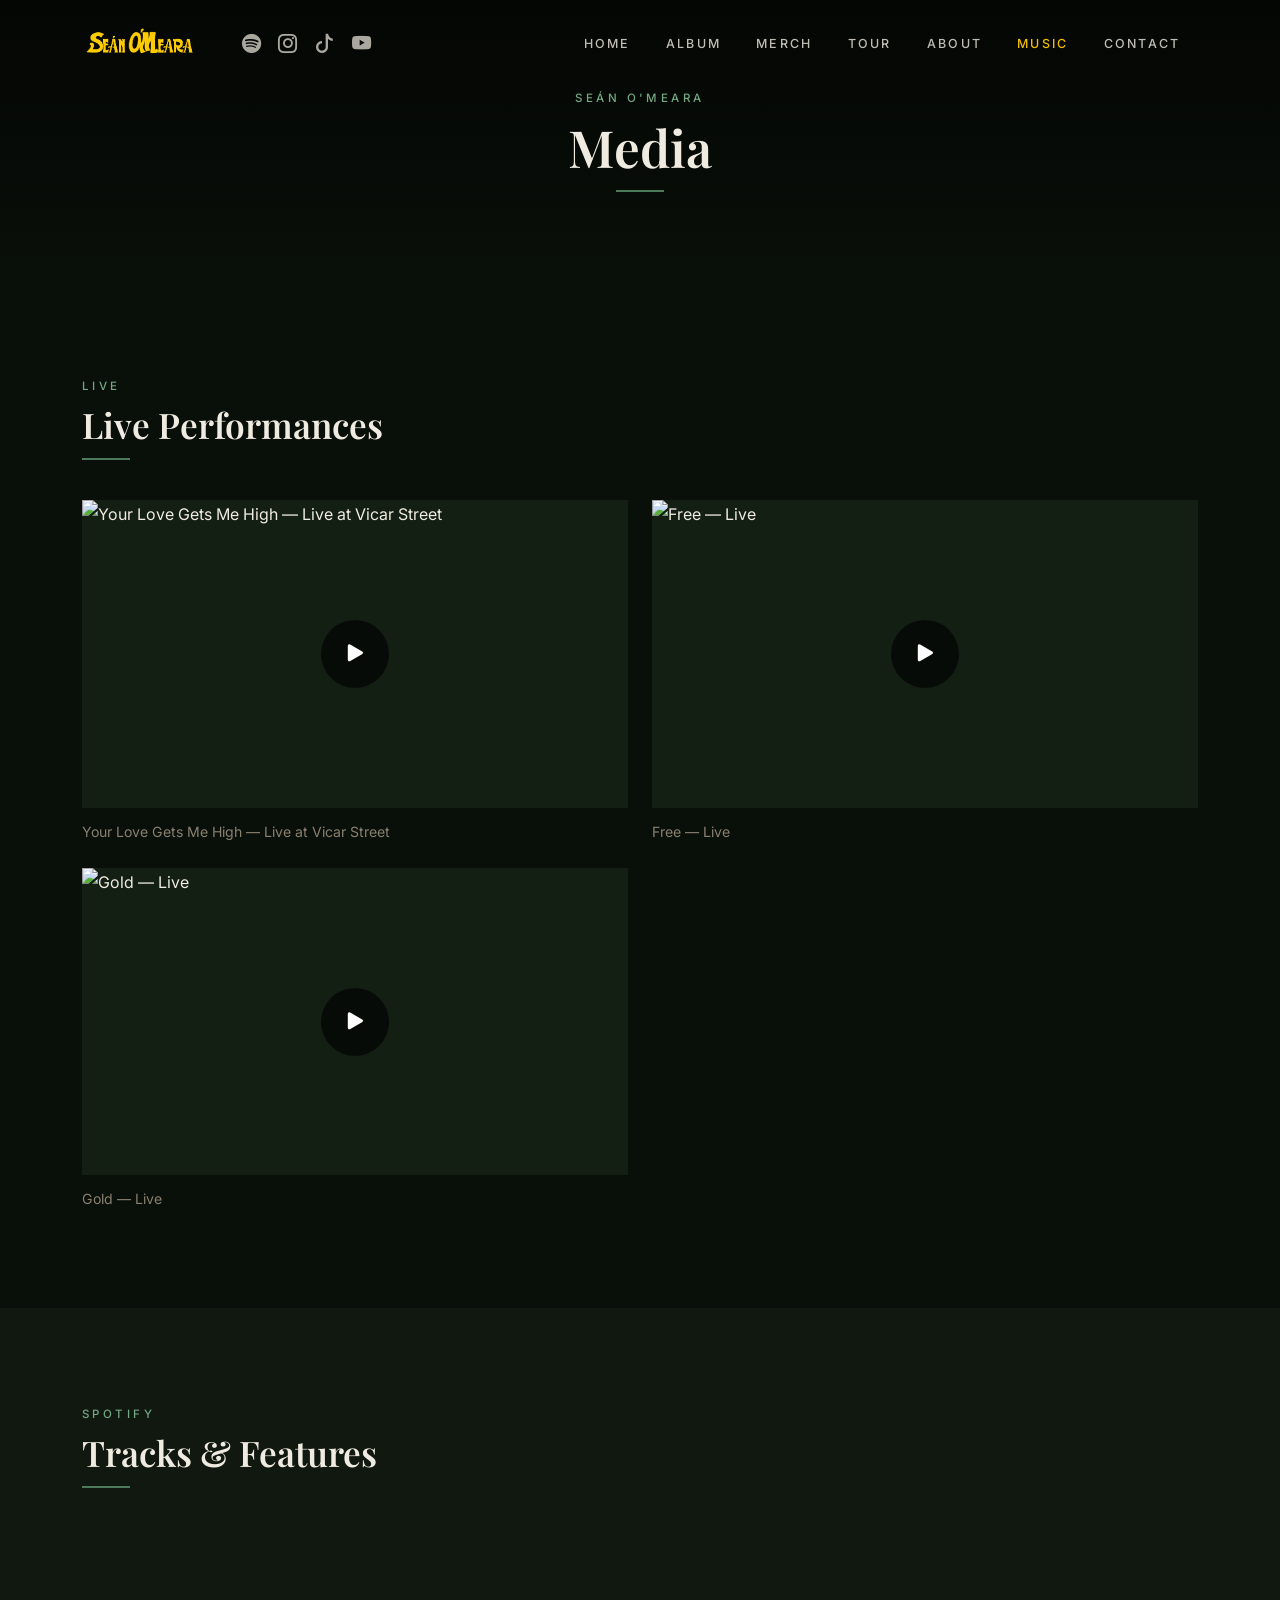
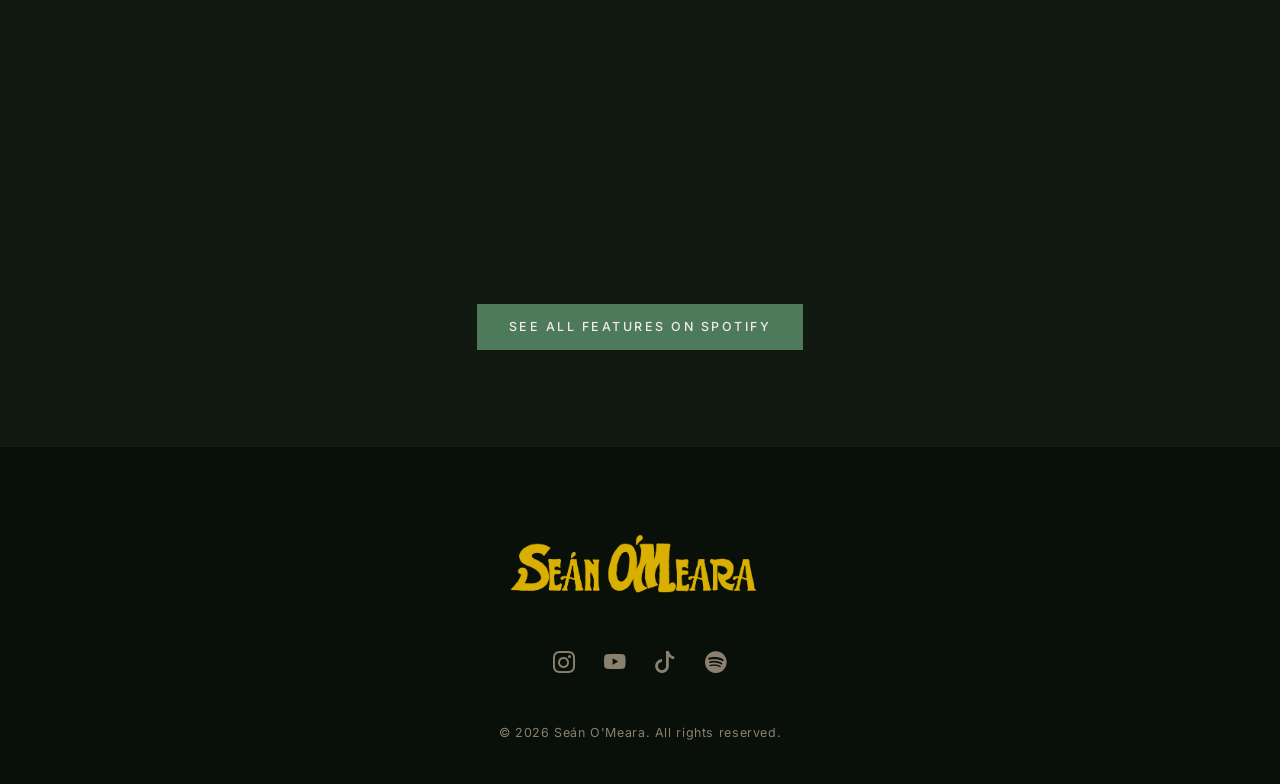
==== commit 126e1d30: "mobile ing 2" ====
--- a/media.html
+++ b/media.html
@@ -24,10 +24,10 @@
                 <img src="loso sean omeara yellow (1).png" alt="Seán O'Meara" class="nav-logo">
             </a>
             <div class="nav-social-icons">
-                <a href="#" aria-label="Spotify"><i class="bi bi-spotify"></i></a>
-                <a href="#" aria-label="Instagram"><i class="bi bi-instagram"></i></a>
-                <a href="#" aria-label="TikTok"><i class="bi bi-tiktok"></i></a>
-                <a href="#" aria-label="YouTube"><i class="bi bi-youtube"></i></a>
+                <a href="https://open.spotify.com/artist/1YRH6BLzd66Yw1NMCtbGqH" target="_blank" rel="noopener noreferrer" aria-label="Spotify"><i class="bi bi-spotify"></i></a>
+                <a href="https://www.instagram.com/sean__omeara/" target="_blank" rel="noopener noreferrer" aria-label="Instagram"><i class="bi bi-instagram"></i></a>
+                <a href="https://www.tiktok.com/@sean__omeara" target="_blank" rel="noopener noreferrer" aria-label="TikTok"><i class="bi bi-tiktok"></i></a>
+                <a href="https://www.youtube.com/channel/UCkhcHRk85L285BkW99cDlKg" target="_blank" rel="noopener noreferrer" aria-label="YouTube"><i class="bi bi-youtube"></i></a>
             </div>
             <button class="navbar-toggler" type="button" id="menuToggler" aria-label="Toggle navigation">
                 <span class="navbar-toggler-icon"></span>
@@ -179,10 +179,10 @@
                 <img src="loso sean omeara yellow (1).png" alt="Seán O'Meara" class="footer-logo">
             </div>
             <div class="social-links">
-                <a href="#" class="social-link" aria-label="Instagram"><i class="bi bi-instagram"></i></a>
-                <a href="#" class="social-link" aria-label="YouTube"><i class="bi bi-youtube"></i></a>
-                <a href="#" class="social-link" aria-label="TikTok"><i class="bi bi-tiktok"></i></a>
-                <a href="#" class="social-link" aria-label="Facebook"><i class="bi bi-facebook"></i></a>
+                <a href="https://www.instagram.com/sean__omeara/" target="_blank" rel="noopener noreferrer" class="social-link" aria-label="Instagram"><i class="bi bi-instagram"></i></a>
+                <a href="https://www.youtube.com/channel/UCkhcHRk85L285BkW99cDlKg" target="_blank" rel="noopener noreferrer" class="social-link" aria-label="YouTube"><i class="bi bi-youtube"></i></a>
+                <a href="https://www.tiktok.com/@sean__omeara" target="_blank" rel="noopener noreferrer" class="social-link" aria-label="TikTok"><i class="bi bi-tiktok"></i></a>
+                <a href="https://open.spotify.com/artist/1YRH6BLzd66Yw1NMCtbGqH" target="_blank" rel="noopener noreferrer" class="social-link" aria-label="Spotify"><i class="bi bi-spotify"></i></a>
             </div>
             <p class="footer-copy">&copy; 2026 Seán O'Meara. All rights reserved.</p>
         </div>
--- a/css/style.css
+++ b/css/style.css
@@ -43,6 +43,12 @@
     padding: 1.4rem 0;
 }
 
+@media (max-width: 767px) {
+    #mainNav {
+        padding: 0.6rem 0;
+    }
+}
+
 #mainNav.scrolled {
     background: rgba(9, 15, 9, 0.96);
     backdrop-filter: blur(10px);
@@ -102,6 +108,7 @@
 
     .hero {
         align-items: flex-start;
+        background-position: center 60%;
     }
 
     .hero-inner {
@@ -110,6 +117,10 @@
 
     .hero-logo {
         display: none !important;
+    }
+
+    .nav-logo {
+        height: 44px;
     }
 }
 
@@ -185,7 +196,7 @@
     min-height: 100vh;
     background-image: url('../Hero img mobile.jpg');
     background-size: cover;
-    background-position: center top;
+    background-position: center 5%;
     background-attachment: fixed;
     display: flex;
     align-items: center;
@@ -632,6 +643,23 @@
     margin: 0;
 }
 
+.footer-powered {
+    margin-top: 0.4rem;
+    font-size: 0.65rem;
+    color: rgba(255, 255, 255, 0.2);
+    letter-spacing: 0.04em;
+}
+
+.footer-powered a {
+    color: rgba(255, 255, 255, 0.25);
+    text-decoration: none;
+    transition: color 0.2s;
+}
+
+.footer-powered a:hover {
+    color: rgba(255, 255, 255, 0.5);
+}
+
 /* ================================================================
    MOBILE SOCIAL BAR
 ================================================================ */
@@ -711,12 +739,16 @@
     color: var(--accent-light);
 }
 
-.merch-img-placeholder {
+.merch-img {
     width: 100%;
     aspect-ratio: 1;
-    background-color: var(--bg-light);
-    border: 1px solid rgba(255, 255, 255, 0.08);
+    object-fit: cover;
     border-radius: 2px;
+    transition: opacity 0.2s;
+}
+
+.merch-item:hover .merch-img {
+    opacity: 0.85;
 }
 
 .merch-name {
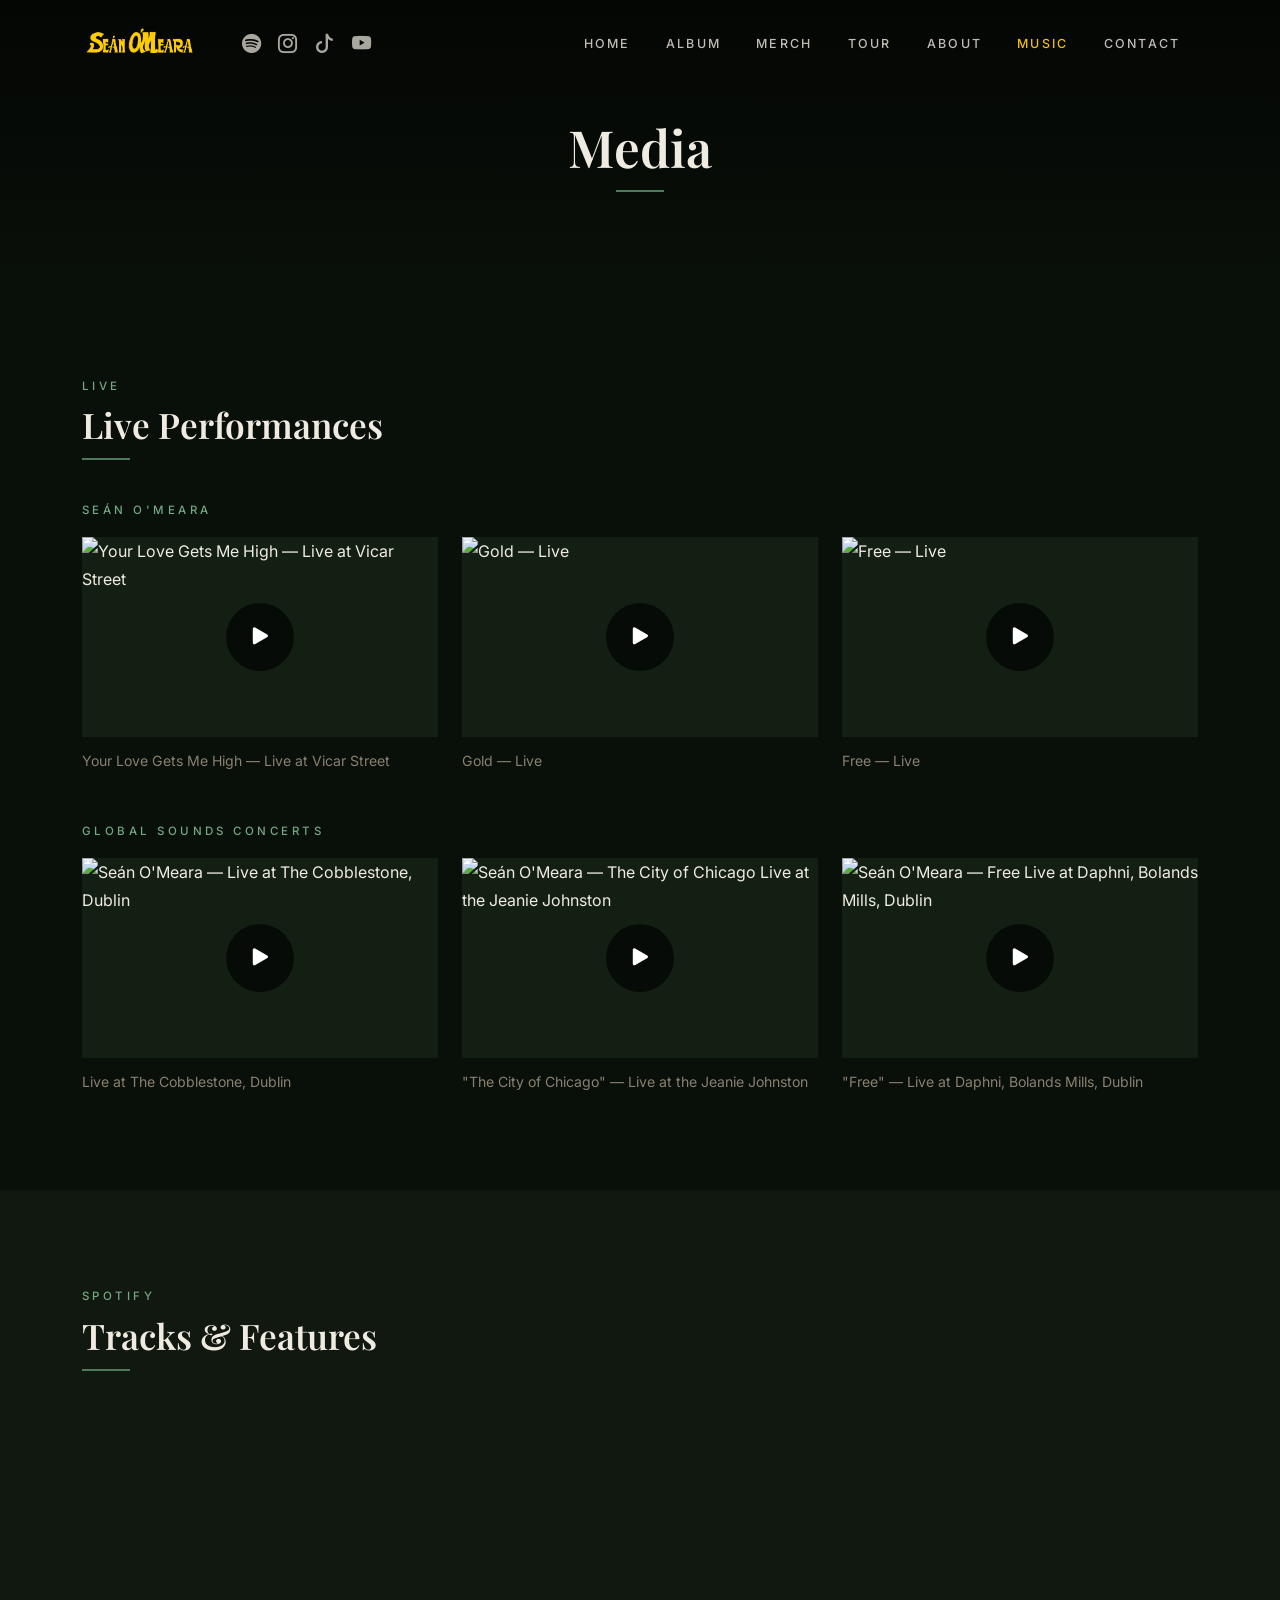
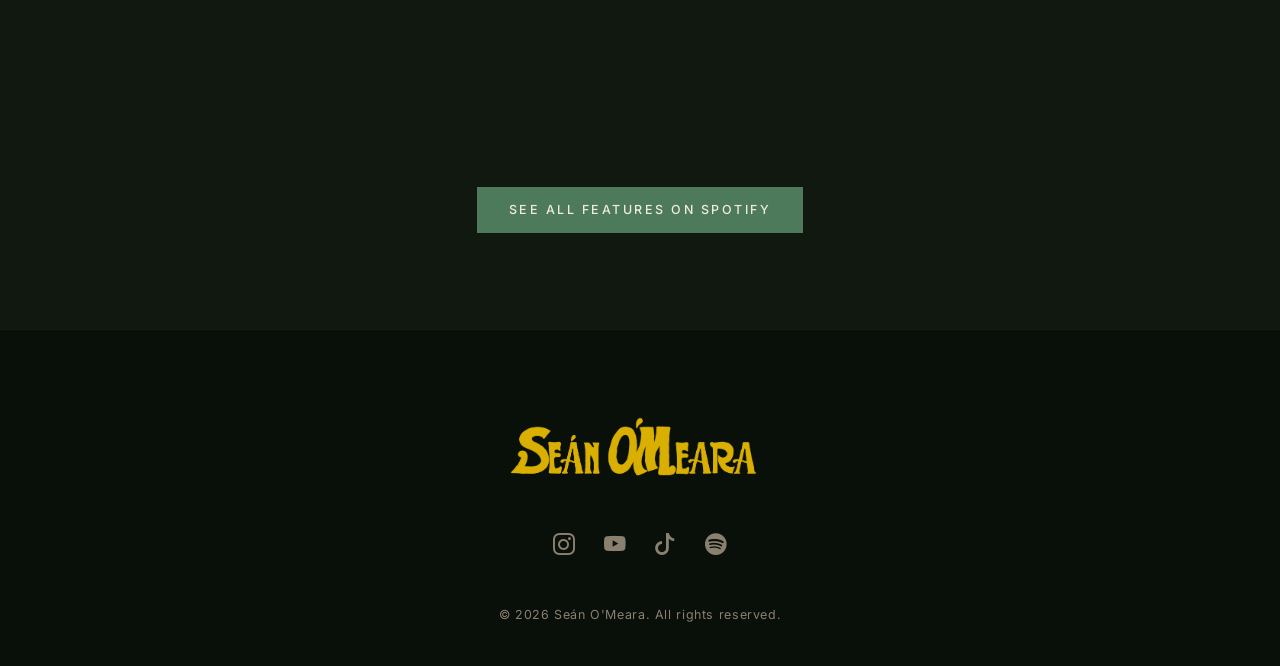
==== commit 5c60502f: "fixes" ====
--- a/media.html
+++ b/media.html
@@ -50,7 +50,6 @@
     <header class="media-header">
         <div class="media-header-overlay"></div>
         <div class="container text-center media-header-content">
-            <p class="section-label">Seán O'Meara</p>
             <h1 class="section-title">Media</h1>
             <div class="section-divider mx-auto"></div>
         </div>
@@ -63,9 +62,11 @@
             <h2 class="media-section-title">Live Performances</h2>
             <div class="section-divider"></div>
 
-            <div class="row g-4">
-
-                <div class="col-lg-6">
+            <!-- Seán O'Meara -->
+            <p class="section-label mb-3">Seán O'Meara</p>
+            <div class="row g-4 mb-5">
+
+                <div class="col-lg-4">
                     <div class="video-wrap" data-video-id="lLq5UamjmVM">
                         <img src="https://img.youtube.com/vi/lLq5UamjmVM/maxresdefault.jpg" class="video-thumb" alt="Your Love Gets Me High — Live at Vicar Street">
                         <div class="play-btn"><i class="bi bi-play-fill"></i></div>
@@ -73,7 +74,15 @@
                     <p class="video-title">Your Love Gets Me High — Live at Vicar Street</p>
                 </div>
 
-                <div class="col-lg-6">
+                <div class="col-lg-4">
+                    <div class="video-wrap" data-video-id="R9jN0NSywvM">
+                        <img src="https://img.youtube.com/vi/R9jN0NSywvM/hqdefault.jpg" class="video-thumb" alt="Gold — Live">
+                        <div class="play-btn"><i class="bi bi-play-fill"></i></div>
+                    </div>
+                    <p class="video-title">Gold — Live</p>
+                </div>
+
+                <div class="col-lg-4">
                     <div class="video-wrap" data-video-id="wiyLu7PMPME">
                         <img src="https://img.youtube.com/vi/wiyLu7PMPME/maxresdefault.jpg" class="video-thumb" alt="Free — Live">
                         <div class="play-btn"><i class="bi bi-play-fill"></i></div>
@@ -81,12 +90,34 @@
                     <p class="video-title">Free — Live</p>
                 </div>
 
-                <div class="col-lg-6">
-                    <div class="video-wrap" data-video-id="R9jN0NSywvM">
-                        <img src="https://img.youtube.com/vi/R9jN0NSywvM/maxresdefault.jpg" class="video-thumb" alt="Gold — Live">
-                        <div class="play-btn"><i class="bi bi-play-fill"></i></div>
-                    </div>
-                    <p class="video-title">Gold — Live</p>
+            </div>
+
+            <!-- Global Sounds Concerts -->
+            <p class="section-label mb-3">Global Sounds Concerts</p>
+            <div class="row g-4">
+
+                <div class="col-lg-4">
+                    <div class="video-wrap" data-video-id="Eczf_TReoBo">
+                        <img src="https://img.youtube.com/vi/Eczf_TReoBo/hqdefault.jpg" class="video-thumb" alt="Seán O'Meara — Live at The Cobblestone, Dublin">
+                        <div class="play-btn"><i class="bi bi-play-fill"></i></div>
+                    </div>
+                    <p class="video-title">Live at The Cobblestone, Dublin</p>
+                </div>
+
+                <div class="col-lg-4">
+                    <div class="video-wrap" data-video-id="uuFWZ2Esd2E">
+                        <img src="https://img.youtube.com/vi/uuFWZ2Esd2E/hqdefault.jpg" class="video-thumb" alt="Seán O'Meara — The City of Chicago Live at the Jeanie Johnston">
+                        <div class="play-btn"><i class="bi bi-play-fill"></i></div>
+                    </div>
+                    <p class="video-title">"The City of Chicago" — Live at the Jeanie Johnston</p>
+                </div>
+
+                <div class="col-lg-4">
+                    <div class="video-wrap" data-video-id="BjdeXA6XLTc">
+                        <img src="https://img.youtube.com/vi/BjdeXA6XLTc/hqdefault.jpg" class="video-thumb" alt="Seán O'Meara — Free Live at Daphni, Bolands Mills, Dublin">
+                        <div class="play-btn"><i class="bi bi-play-fill"></i></div>
+                    </div>
+                    <p class="video-title">"Free" — Live at Daphni, Bolands Mills, Dublin</p>
                 </div>
 
             </div>
@@ -192,11 +223,11 @@
     <script src="https://cdn.jsdelivr.net/npm/bootstrap@5.3.3/dist/js/bootstrap.bundle.min.js"></script>
     <script src="js/main.js"></script>
     <script>
-        // Click-to-load thumbnails + one-at-a-time playback
+        // Click-to-load thumbnails + one-at-a-time YouTube playback
         function resetVideo(wrap) {
             const id = wrap.dataset.videoId;
             wrap.innerHTML = `
-                <img src="https://img.youtube.com/vi/${id}/maxresdefault.jpg" class="video-thumb" alt="">
+                <img src="https://img.youtube.com/vi/${id}/hqdefault.jpg" class="video-thumb" alt="">
                 <div class="play-btn"><i class="bi bi-play-fill"></i></div>`;
         }
 
--- a/css/style.css
+++ b/css/style.css
@@ -51,9 +51,17 @@
 
 #mainNav.scrolled {
     background: rgba(9, 15, 9, 0.96);
-    backdrop-filter: blur(10px);
     padding: 0.75rem 0;
     box-shadow: 0 2px 24px rgba(0, 0, 0, 0.5);
+}
+
+#mainNav.scrolled::before {
+    content: '';
+    position: absolute;
+    inset: 0;
+    backdrop-filter: blur(10px);
+    z-index: -1;
+    pointer-events: none;
 }
 
 @media (max-width: 767px) {
@@ -76,20 +84,20 @@
         display: none !important;
         position: fixed;
         inset: 0;
-        background: rgba(0, 0, 0, 0.45);
+        background: rgba(0, 0, 0, 0.75);
         align-items: center;
         justify-content: center;
         z-index: 1050;
     }
 
-    /* On hero: always show links, no overlay */
+    /* On hero: always show links, transparent overlay */
     body.at-hero #navbarNav {
         display: flex !important;
         background: transparent;
     }
 
-    /* Off hero: show links only when menu is open */
-    body:not(.at-hero) #navbarNav.menu-open {
+    /* Menu open state — works everywhere */
+    #navbarNav.menu-open {
         display: flex !important;
     }
 
@@ -108,7 +116,7 @@
 
     .hero {
         align-items: flex-start;
-        background-position: center 60%;
+        background-position: center 70%;
     }
 
     .hero-inner {
--- a/css/media.css
+++ b/css/media.css
@@ -138,7 +138,15 @@
 /* ---- Navbar always solid on this page ---- */
 #mainNav.scrolled {
     background: rgba(9, 15, 9, 0.96);
-    backdrop-filter: blur(10px);
     padding: 0.75rem 0;
     box-shadow: 0 2px 24px rgba(0, 0, 0, 0.5);
 }
+
+#mainNav.scrolled::before {
+    content: '';
+    position: absolute;
+    inset: 0;
+    backdrop-filter: blur(10px);
+    z-index: -1;
+    pointer-events: none;
+}
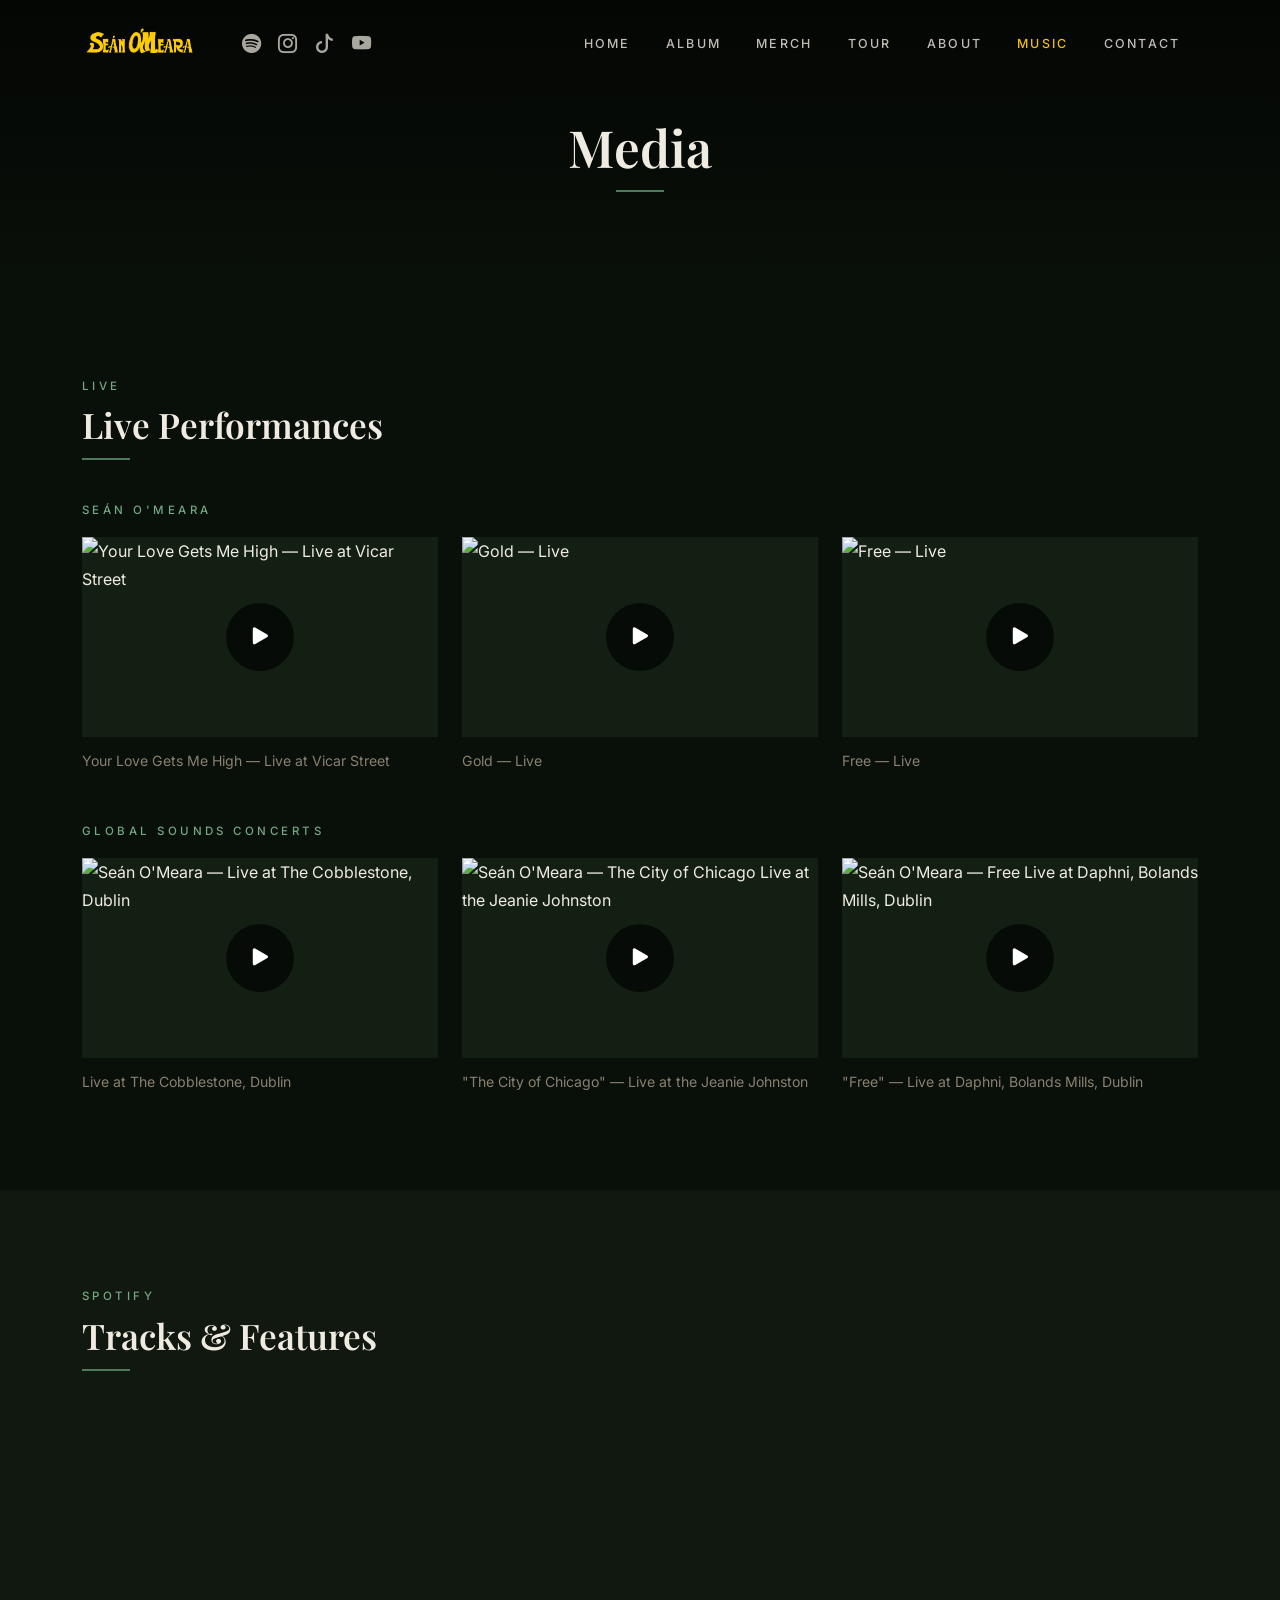
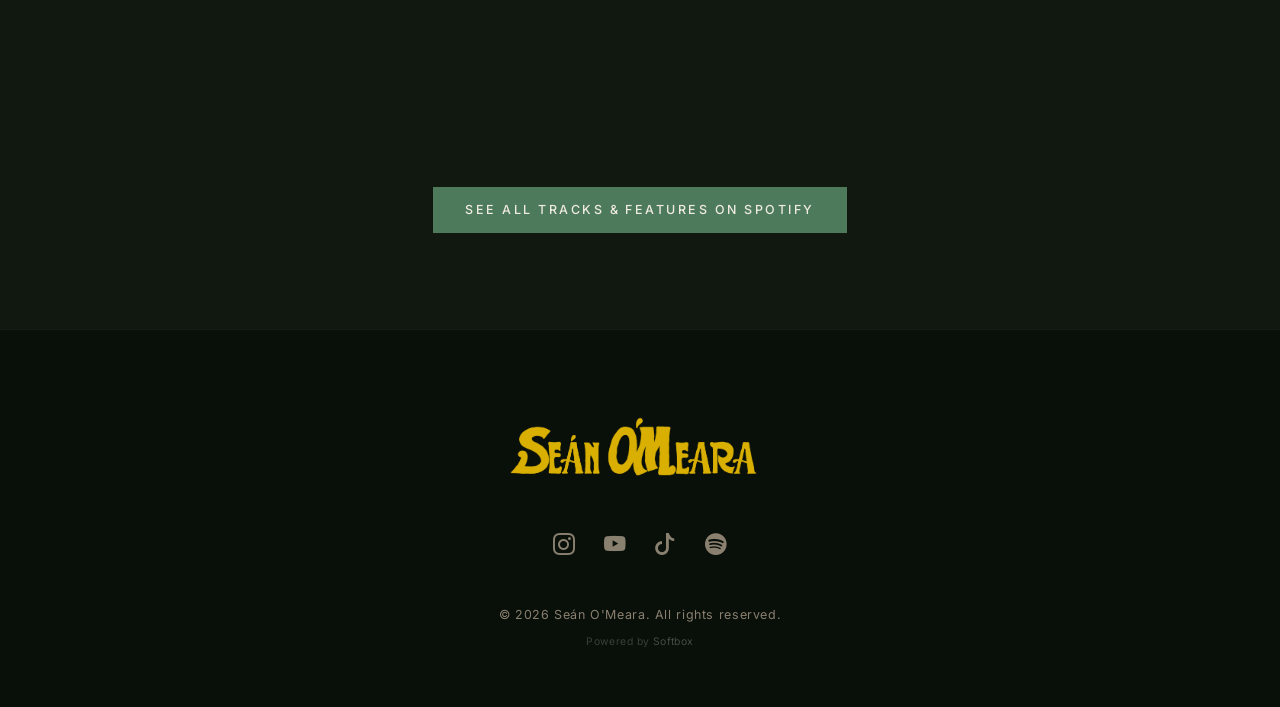
==== commit 66eaaae4: "touches" ====
--- a/media.html
+++ b/media.html
@@ -197,7 +197,7 @@
 
             <div class="text-center mt-5">
                 <a href="https://open.spotify.com/playlist/5Jaonkoi3rtOikCgOjSuzB" target="_blank" rel="noopener noreferrer" class="btn-accent">
-                    See All Features on Spotify
+                    See All Tracks & Features on Spotify
                 </a>
             </div>
         </div>
@@ -216,6 +216,7 @@
                 <a href="https://open.spotify.com/artist/1YRH6BLzd66Yw1NMCtbGqH" target="_blank" rel="noopener noreferrer" class="social-link" aria-label="Spotify"><i class="bi bi-spotify"></i></a>
             </div>
             <p class="footer-copy">&copy; 2026 Seán O'Meara. All rights reserved.</p>
+            <p class="footer-powered">Powered by <a href="https://softbox.ie" target="_blank" rel="noopener noreferrer">Softbox</a></p>
         </div>
     </footer>
 
--- a/css/style.css
+++ b/css/style.css
@@ -406,11 +406,8 @@
 
 .about-img {
     width: 100%;
-    height: 580px;
-    object-fit: cover;
-    object-position: center top;
+    height: auto;
     display: block;
-    filter: brightness(0.88) contrast(1.06) saturate(0.9);
 }
 
 .about-text {
@@ -839,9 +836,6 @@
         padding: 6rem 0;
     }
 
-    .about-img {
-        height: 420px;
-    }
 
     .hero {
         background-attachment: scroll; /* parallax fix for iOS */
@@ -886,20 +880,6 @@
         margin-top: 0.25rem;
     }
 
-    /* About image — shift right to show Sean */
-    .about-img {
-        height: 420px;
-        object-position: 80% bottom;
-    }
-
-
-    /* Mobile */
-    @media (max-width: 768px) {
-    .about-img {
-        height: 320px;
-        object-position: 100% bottom;
-    }
-    }
 
     /* Reduce section padding on small screens */
     .section-about,
